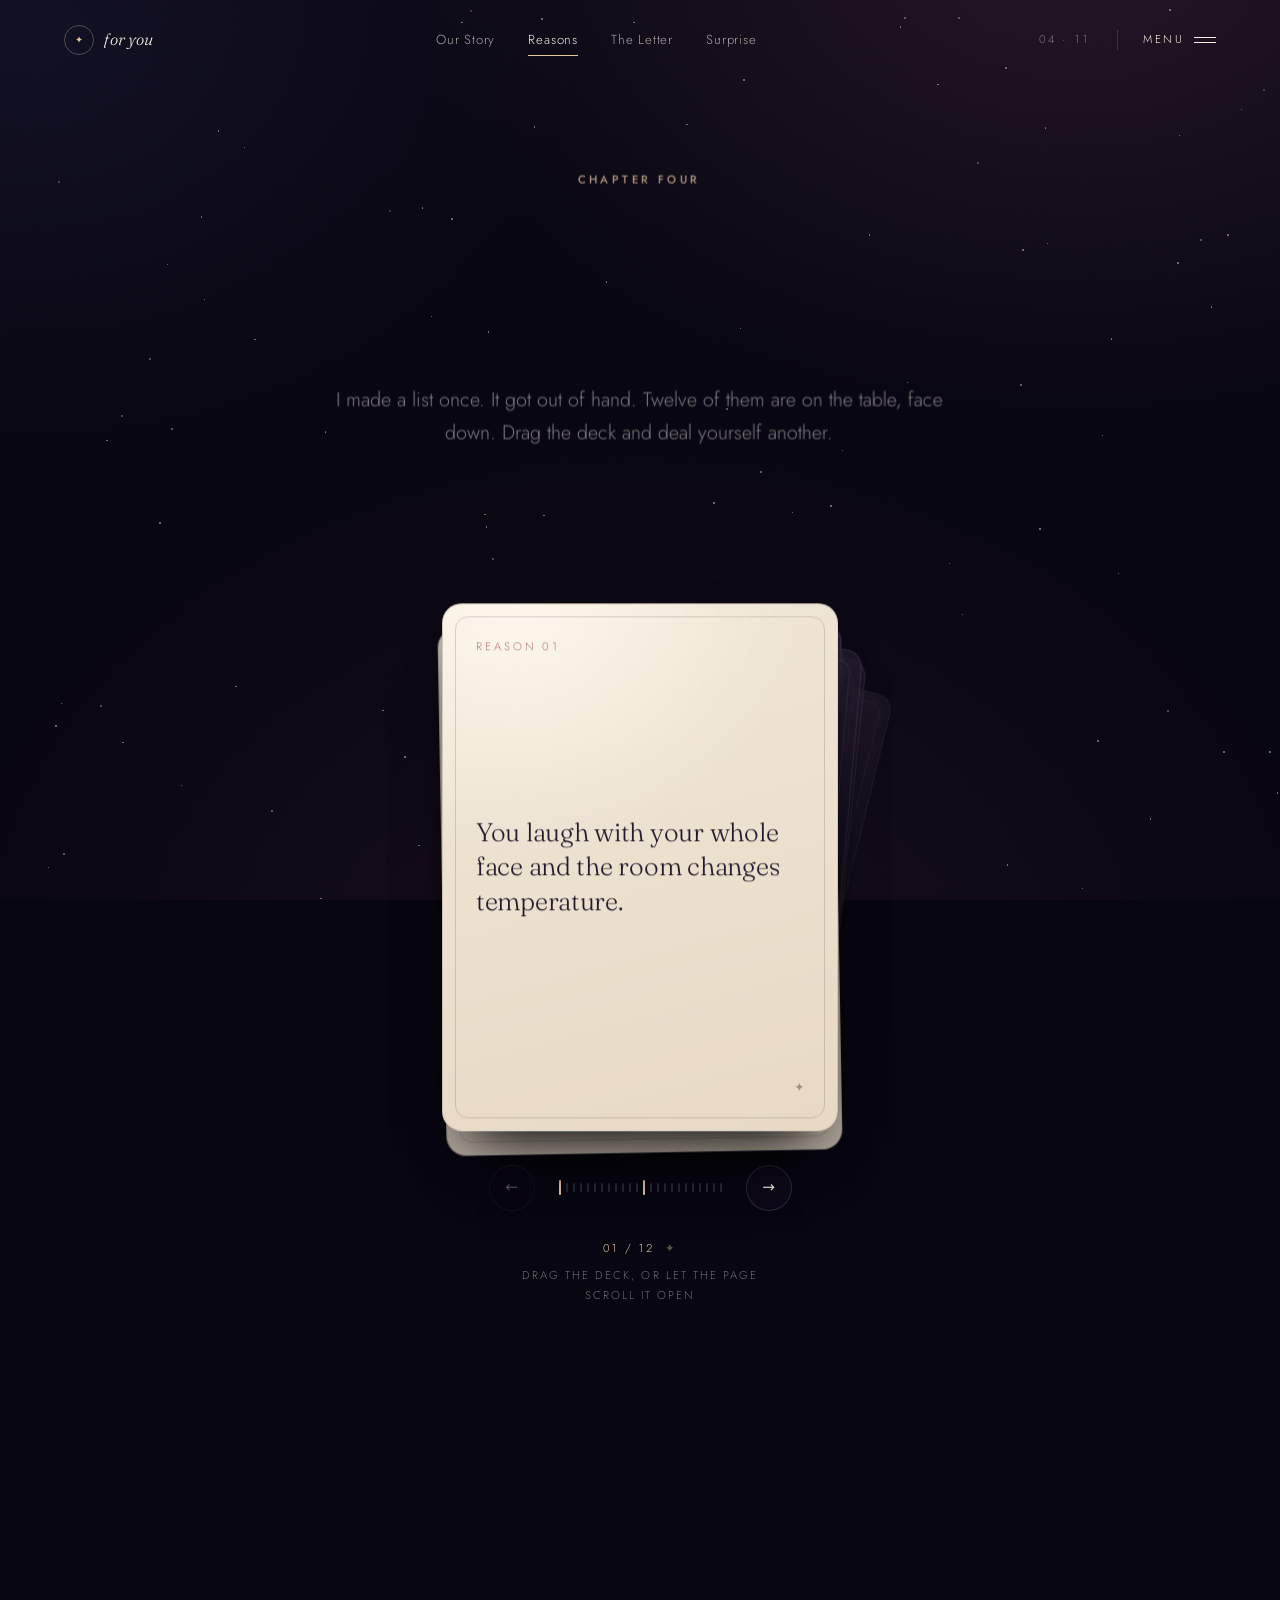
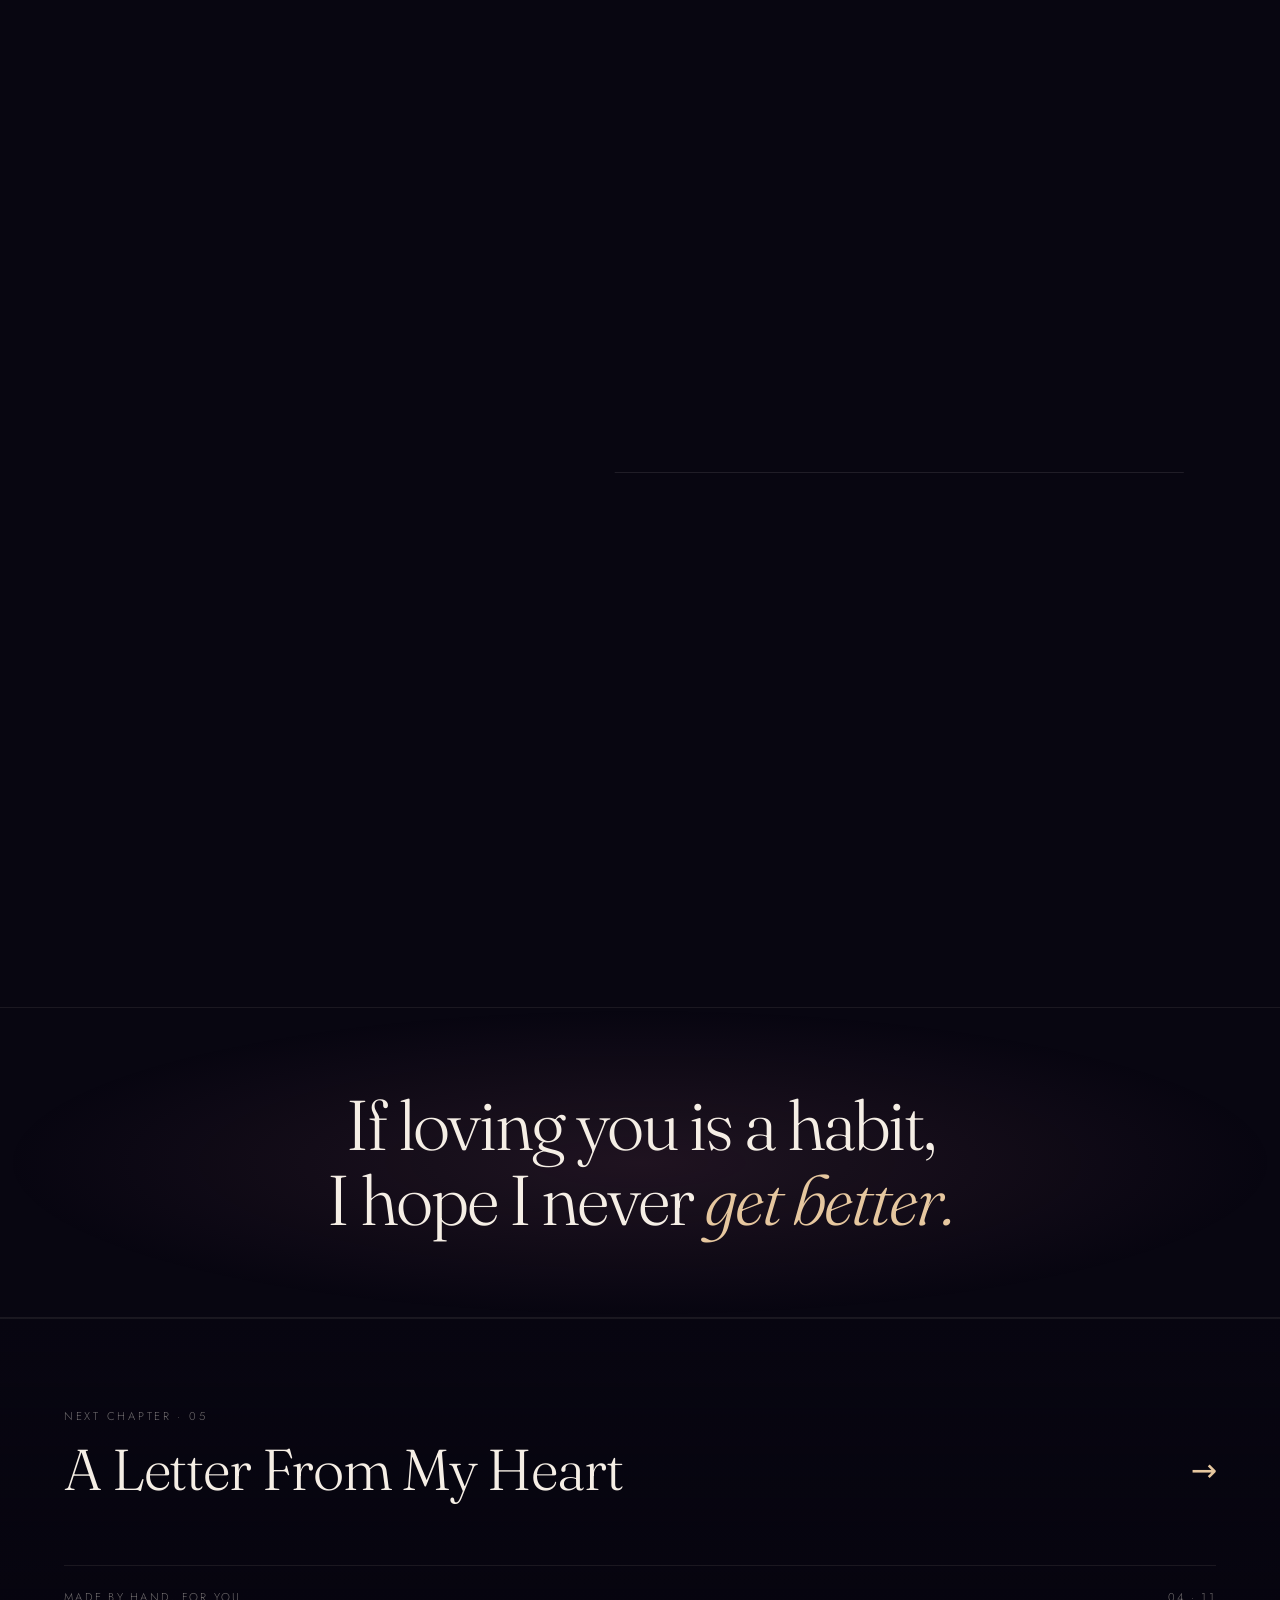
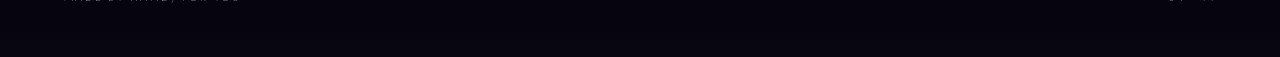
==== __deckdom2.html @ 0c1b1660 "Add files via upload" ====
<!DOCTYPE html>
<html lang="en" class="lenis has-lamp is-ready" style="scroll-behavior: auto;"><head>
<meta charset="utf-8">
<meta name="viewport" content="width=device-width, initial-scale=1, viewport-fit=cover">
<title>Reasons I Love You · November 4</title>
<meta name="description" content="Twelve of a thousand reasons. Drag the deck and deal yourself another. Chapter four.">
<meta name="theme-color" content="#080611">
<script src="js/gate.js"></script>
<link rel="icon" href="data:image/svg+xml,%3Csvg xmlns='http://www.w3.org/2000/svg' viewBox='0 0 32 32'%3E%3Ctext y='25' x='4' font-size='24' fill='%23e6c79f'%3E%E2%99%A5%3C/text%3E%3C/svg%3E">
<link rel="preconnect" href="https://fonts.googleapis.com">
<link rel="preconnect" href="https://fonts.gstatic.com" crossorigin="">
<link href="https://fonts.googleapis.com/css2?family=Fraunces:ital,opsz,wght@0,9..144,300..700;1,9..144,300..700&amp;family=Jost:wght@300;400;500&amp;display=swap" rel="stylesheet">
<link rel="stylesheet" href="css/tokens.css">
<link rel="stylesheet" href="css/base.css">
<link rel="stylesheet" href="css/components.css">
<link rel="stylesheet" href="css/pages.css">
<link rel="stylesheet" href="css/deck.css">
</head>
<body data-page="reasons" style="">

<a class="skip" href="#main">Skip to the content</a>

<div class="veil" aria-hidden="true"><span class="veil-mark">✦</span></div>
<div class="grain" aria-hidden="true"></div>
<div class="stardust" data-stardust="" aria-hidden="true"><span class="dust dust--gold" style="left: 13.35%; top: 47.53%; --twinkle-dur: 4.2s; --twinkle-delay: 3.6s; opacity: 0.52;"></span><span class="dust" style="left: 64.86%; top: 56.12%; --twinkle-dur: 7.9s; --twinkle-delay: 5.0s;"></span><span class="dust dust--gold" style="left: 79.68%; top: 42.71%; --twinkle-dur: 3.6s; --twinkle-delay: 5.2s; opacity: 0.59;"></span><span class="dust" style="left: 99.74%; top: 88.02%; --twinkle-dur: 7.5s; --twinkle-delay: 3.9s;"></span><span class="dust dust--gold" style="left: 9.44%; top: 46.1%; --twinkle-dur: 6.4s; --twinkle-delay: 0.8s; opacity: 0.44;"></span><span class="dust dust--gold" style="left: 4.51%; top: 20.06%; --twinkle-dur: 8.2s; --twinkle-delay: 0.1s; opacity: 0.39;"></span><span class="dust dust--gold" style="left: 36.72%; top: 1.1%; --twinkle-dur: 8.2s; --twinkle-delay: 1.6s; opacity: 0.35;"></span><span class="dust" style="left: 36.03%; top: 2.43%; --twinkle-dur: 4.7s; --twinkle-delay: 0.3s;"></span><span class="dust" style="left: 75.14%; top: 68.22%; --twinkle-dur: 4.5s; --twinkle-delay: 2.2s;"></span><span class="dust" style="left: 84.52%; top: 98.65%; --twinkle-dur: 5.3s; --twinkle-delay: 4.2s;"></span><span class="dust dust--gold" style="left: 79.83%; top: 27.7%; --twinkle-dur: 5.6s; --twinkle-delay: 2.6s; opacity: 0.64;"></span><span class="dust" style="left: 81.61%; top: 14.14%; --twinkle-dur: 6.8s; --twinkle-delay: 4.2s;"></span><span class="dust dust--gold" style="left: 56.74%; top: 45.28%; --twinkle-dur: 3.8s; --twinkle-delay: 1.8s; opacity: 0.54;"></span><span class="dust dust--gold" style="left: 59.38%; top: 52.38%; --twinkle-dur: 4.5s; --twinkle-delay: 2.9s; opacity: 0.56;"></span><span class="dust" style="left: 70.28%; top: 2.93%; --twinkle-dur: 6.0s; --twinkle-delay: 5.9s;"></span><span class="dust dust--gold" style="left: 21.17%; top: 90.04%; --twinkle-dur: 6.1s; --twinkle-delay: 2.1s; opacity: 0.51;"></span><span class="dust dust--gold" style="left: 38.42%; top: 61.97%; --twinkle-dur: 7.4s; --twinkle-delay: 5.9s; opacity: 0.42;"></span><span class="dust dust--gold" style="left: 98.71%; top: 9.94%; --twinkle-dur: 5.8s; --twinkle-delay: 3.3s; opacity: 0.29;"></span><span class="dust dust--gold" style="left: 93.72%; top: 26.51%; --twinkle-dur: 4.5s; --twinkle-delay: 4.1s; opacity: 0.45;"></span><span class="dust dust--gold" style="left: 74.84%; top: 1.84%; --twinkle-dur: 6.9s; --twinkle-delay: 2.6s; opacity: 0.48;"></span><span class="dust" style="left: 19.03%; top: 16.3%; --twinkle-dur: 5.8s; --twinkle-delay: 4.8s;"></span><span class="dust dust--gold" style="left: 76.32%; top: 18.02%; --twinkle-dur: 4.3s; --twinkle-delay: 3.2s; opacity: 0.43;"></span><span class="dust" style="left: 54.09%; top: 96.76%; --twinkle-dur: 4.4s; --twinkle-delay: 5.1s;"></span><span class="dust" style="left: 4.3%; top: 80.56%; --twinkle-dur: 7.2s; --twinkle-delay: 5.6s;"></span><span class="dust dust--gold" style="left: 4.92%; top: 94.74%; --twinkle-dur: 4.5s; --twinkle-delay: 2.2s; opacity: 0.53;"></span><span class="dust" style="left: 52.22%; top: 74.99%; --twinkle-dur: 3.8s; --twinkle-delay: 4.3s;"></span><span class="dust" style="left: 32.95%; top: 23%; --twinkle-dur: 4.1s; --twinkle-delay: 5.2s;"></span><span class="dust" style="left: 45.24%; top: 81.97%; --twinkle-dur: 4.1s; --twinkle-delay: 2.0s;"></span><span class="dust" style="left: 17.01%; top: 14.47%; --twinkle-dur: 4.6s; --twinkle-delay: 2.1s;"></span><span class="dust" style="left: 29.85%; top: 78.84%; --twinkle-dur: 5.6s; --twinkle-delay: 0.8s;"></span><span class="dust" style="left: 57.81%; top: 36.43%; --twinkle-dur: 6.7s; --twinkle-delay: 5.5s;"></span><span class="dust" style="left: 87.31%; top: 63.66%; --twinkle-dur: 3.9s; --twinkle-delay: 5.9s;"></span><span class="dust dust--gold" style="left: 11.66%; top: 39.77%; --twinkle-dur: 6.9s; --twinkle-delay: 6.0s; opacity: 0.47;"></span><span class="dust dust--gold" style="left: 70.64%; top: 1.91%; --twinkle-dur: 6.2s; --twinkle-delay: 3.4s; opacity: 0.52;"></span><span class="dust" style="left: 55.47%; top: 68.2%; --twinkle-dur: 3.7s; --twinkle-delay: 2.5s;"></span><span class="dust" style="left: 81.21%; top: 58.72%; --twinkle-dur: 8.4s; --twinkle-delay: 2.6s;"></span></div>
<div class="lamp" data-lamp="" aria-hidden="true" style="translate: none; rotate: none; scale: none; transform: translate(-50%, -50%) translate(-239.25px, -239.25px);"></div>

<header class="nav" data-nav="">
  <a class="brand" href="index.html" aria-label="For you, back to the beginning">
    <span class="brand-mark" aria-hidden="true">✦</span>
    <span class="brand-name">for you</span>
  </a>
  <nav class="nav-links" aria-label="Chapters">
    <a href="story.html">Our Story</a>
    <a href="reasons.html" aria-current="page">Reasons</a>
    <a href="letter.html">The Letter</a>
    <a href="surprise.html">Surprise</a>
  </nav>
  <div class="nav-right">
    <span class="nav-date" aria-hidden="true">04 · 11</span>
    <button class="menu-btn" type="button" data-menu-open="" aria-expanded="false" aria-controls="menu">
      <span class="menu-btn-text">Menu</span>
      <span class="menu-btn-icon" aria-hidden="true"><i></i><i></i></span>
    </button>
  </div>
</header>

<div class="progress" aria-hidden="true"><span data-progress="" style="transform: scaleX(0);"></span></div>

<div class="menu" id="menu" hidden="">
  <div class="menu-inner">
    <div class="menu-head">
      <span class="eyebrow">Seven chapters</span>
      <button class="menu-close" type="button" data-menu-close="" aria-label="Close the menu">Close</button>
    </div>
    <nav class="menu-list" aria-label="All chapters">
      <a href="index.html"><span class="menu-num">01</span><span class="menu-title">The Invitation</span></a>
      <a href="celebration.html"><span class="menu-num">02</span><span class="menu-title">Make a Wish</span></a>
      <a href="story.html"><span class="menu-num">03</span><span class="menu-title">Our Story</span></a>
      <a href="reasons.html" aria-current="page"><span class="menu-num">04</span><span class="menu-title">Reasons I Love You</span></a>
      <a href="letter.html"><span class="menu-num">05</span><span class="menu-title">A Letter</span></a>
      <a href="surprise.html"><span class="menu-num">06</span><span class="menu-title">A Surprise</span></a>
      <a href="wish.html"><span class="menu-num">07</span><span class="menu-title">The Last Page</span></a>
    </nav>
    <div class="menu-foot">
      <p>Made by hand. For you.</p>
      <p class="menu-date">November 4</p>
    </div>
  </div>
</div>

<main id="main">

  <header class="page-hero page-hero--center">
    <div class="wrap">
      <p class="eyebrow" data-reveal="" data-revealed="1" style="translate: none; rotate: none; scale: none; opacity: 0.7466; transform: translate3d(0px, 6.5875px, 0px);">Chapter four</p>
      <h1 class="page-title">
        <span class="line"><span class="line-in" data-hero-line="" style="translate: none; rotate: none; scale: none; transform: translate(0%, 118%);">Reasons I love you,</span></span>
        <span class="line"><span class="line-in" data-hero-line="" style="translate: none; rotate: none; scale: none; transform: translate(0%, 118%);"><em>one at a time.</em></span></span>
      </h1>
      <p class="page-lede" data-reveal="" data-revealed="1" style="translate: none; rotate: none; scale: none; opacity: 0.7466; transform: translate3d(0px, 6.5875px, 0px);">
        I made a list once. It got out of hand. Twelve of them are on the table,
        face down. Drag the deck and deal yourself another.
      </p>
    </div>
  </header>

  <section class="deck-section" data-deck-section="" aria-labelledby="deck-heading">
    <h2 class="sr-only" id="deck-heading">A deck of reasons</h2>
    <div class="wrap deck-wrap">
      <div class="deck-stage" style="translate: none; rotate: none; scale: none; transform: translate3d(0px, 13.2725px, 0px);">
        <div class="deck-glow" aria-hidden="true"></div>

        <div class="deck" data-deck="" tabindex="0" role="group" aria-roledescription="deck of cards" aria-label="Reason 1 of 12. You laugh with your whole face and the room changes temperature. Drag, swipe, or use the arrow keys for the next one.">
          <!-- the twelve cards are built from js/config.js -->
        <article class="deck-card is-front" style="transform: translate3d(0px, 0px, 0px) rotate(0deg) scale(1); opacity: 1; z-index: 60;"><div class="deck-card__shell" style="translate: none; rotate: none; scale: none; opacity: 0.7466; transform: translate(0%, 4.0538%) translate3d(0px, 0px, 0px) rotate(-1.0135deg);"><div class="deck-card__cover" aria-hidden="true"><span class="deck-card__num">01</span><span class="deck-card__glyph">✦</span><span class="deck-card__seal">a reason</span></div><div class="deck-card__note"><span class="deck-card__index">reason 01</span><p class="deck-card__text">You laugh with your whole face and the room changes temperature.</p><span class="deck-card__flourish" aria-hidden="true">✦</span></div></div></article><article class="deck-card" aria-hidden="true" style="transform: translate3d(16.09px, -11.8px, -34px) rotate(3.79deg) scale(0.97); opacity: 1; z-index: 54;"><div class="deck-card__shell" style="translate: none; rotate: none; scale: none; opacity: 0.6533; transform: translate(0%, 5.548%) translate3d(0px, 0px, 0px) rotate(1.387deg);"><div class="deck-card__cover" aria-hidden="true"><span class="deck-card__num">02</span><span class="deck-card__glyph">✦</span><span class="deck-card__seal">a reason</span></div><div class="deck-card__note"><span class="deck-card__index">reason 02</span><p class="deck-card__text">You remember the small things. The tea I like. The song I stopped listening to.</p><span class="deck-card__flourish" aria-hidden="true">✦</span></div></div></article><article class="deck-card" aria-hidden="true" style="transform: translate3d(32.18px, -23.6px, -68px) rotate(7.59deg) scale(0.94); opacity: 1; z-index: 48;"><div class="deck-card__shell" style="translate: none; rotate: none; scale: none; opacity: 0.5362; transform: translate(0%, 7.4215%) translate3d(0px, 0px, 0px) rotate(-1.8554deg);"><div class="deck-card__cover" aria-hidden="true"><span class="deck-card__num">03</span><span class="deck-card__glyph">✦</span><span class="deck-card__seal">a reason</span></div><div class="deck-card__note"><span class="deck-card__index">reason 03</span><p class="deck-card__text">You are brave in ways you never give yourself credit for.</p><span class="deck-card__flourish" aria-hidden="true">✦</span></div></div></article><article class="deck-card" aria-hidden="true" style="transform: translate3d(48.28px, -35.4px, -102px) rotate(11.38deg) scale(0.91); opacity: 1; z-index: 42;"><div class="deck-card__shell" style="translate: none; rotate: none; scale: none; opacity: 0.3917; transform: translate(0%, 9.7336%) translate3d(0px, 0px, 0px) rotate(2.4334deg);"><div class="deck-card__cover" aria-hidden="true"><span class="deck-card__num">04</span><span class="deck-card__glyph">✦</span><span class="deck-card__seal">a reason</span></div><div class="deck-card__note"><span class="deck-card__index">reason 04</span><p class="deck-card__text">You make ordinary Tuesdays feel like they matter.</p><span class="deck-card__flourish" aria-hidden="true">✦</span></div></div></article><article class="deck-card" aria-hidden="true" style="transform: translate3d(64.37px, -47.2px, -136px) rotate(15.17deg) scale(0.88); opacity: 0.4; z-index: 36;"><div class="deck-card__shell" style="translate: none; rotate: none; scale: none; opacity: 0.2157; transform: translate(0%, 12.548%) translate3d(0px, 0px, 0px) rotate(-3.137deg);"><div class="deck-card__cover" aria-hidden="true"><span class="deck-card__num">05</span><span class="deck-card__glyph">✦</span><span class="deck-card__seal">a reason</span></div><div class="deck-card__note"><span class="deck-card__index">reason 05</span><p class="deck-card__text">The way you say my name when you are half asleep.</p><span class="deck-card__flourish" aria-hidden="true">✦</span></div></div></article><article class="deck-card" aria-hidden="true" style="transform: translate3d(80.46px, -59px, -170px) rotate(18.96deg) scale(0.85); opacity: 0; z-index: 30;"><div class="deck-card__shell" style="translate: none; rotate: none; scale: none; opacity: 0.0042; transform: translate(0%, 15.9327%) translate3d(0px, 0px, 0px) rotate(3.9832deg);"><div class="deck-card__cover" aria-hidden="true"><span class="deck-card__num">06</span><span class="deck-card__glyph">✦</span><span class="deck-card__seal">a reason</span></div><div class="deck-card__note"><span class="deck-card__index">reason 06</span><p class="deck-card__text">You argue for me even on the days I forget to argue for myself.</p><span class="deck-card__flourish" aria-hidden="true">✦</span></div></div></article><article class="deck-card" aria-hidden="true" style="transform: translate3d(96.55px, -70.8px, -204px) rotate(22.76deg) scale(0.82); opacity: 0; z-index: 24;"><div class="deck-card__shell" style="translate: none; rotate: none; scale: none; opacity: 0; transform: translate(0%, 16%) rotate(-4deg);"><div class="deck-card__cover" aria-hidden="true"><span class="deck-card__num">07</span><span class="deck-card__glyph">✦</span><span class="deck-card__seal">a reason</span></div><div class="deck-card__note"><span class="deck-card__index">reason 07</span><p class="deck-card__text">You send me things at two in the morning because they reminded you of us.</p><span class="deck-card__flourish" aria-hidden="true">✦</span></div></div></article><article class="deck-card" aria-hidden="true" style="transform: translate3d(96.55px, -70.8px, -204px) rotate(22.76deg) scale(0.82); opacity: 0; z-index: 18;"><div class="deck-card__shell" style="translate: none; rotate: none; scale: none; opacity: 0; transform: translate(0%, 16%) rotate(4deg);"><div class="deck-card__cover" aria-hidden="true"><span class="deck-card__num">08</span><span class="deck-card__glyph">✦</span><span class="deck-card__seal">a reason</span></div><div class="deck-card__note"><span class="deck-card__index">reason 08</span><p class="deck-card__text">You are gentle with people who can do nothing for you.</p><span class="deck-card__flourish" aria-hidden="true">✦</span></div></div></article><article class="deck-card" aria-hidden="true" style="transform: translate3d(96.55px, -70.8px, -204px) rotate(22.76deg) scale(0.82); opacity: 0; z-index: 12;"><div class="deck-card__shell" style="translate: none; rotate: none; scale: none; opacity: 0; transform: translate(0%, 16%) rotate(-4deg);"><div class="deck-card__cover" aria-hidden="true"><span class="deck-card__num">09</span><span class="deck-card__glyph">✦</span><span class="deck-card__seal">a reason</span></div><div class="deck-card__note"><span class="deck-card__index">reason 09</span><p class="deck-card__text">Your hand finds mine in a crowd without looking.</p><span class="deck-card__flourish" aria-hidden="true">✦</span></div></div></article><article class="deck-card" aria-hidden="true" style="transform: translate3d(96.55px, -70.8px, -204px) rotate(22.76deg) scale(0.82); opacity: 0; z-index: 6;"><div class="deck-card__shell" style="translate: none; rotate: none; scale: none; opacity: 0; transform: translate(0%, 16%) rotate(4deg);"><div class="deck-card__cover" aria-hidden="true"><span class="deck-card__num">10</span><span class="deck-card__glyph">✦</span><span class="deck-card__seal">a reason</span></div><div class="deck-card__note"><span class="deck-card__index">reason 10</span><p class="deck-card__text">You forgive me faster than I deserve.</p><span class="deck-card__flourish" aria-hidden="true">✦</span></div></div></article><article class="deck-card" aria-hidden="true" style="transform: translate3d(96.55px, -70.8px, -204px) rotate(22.76deg) scale(0.82); opacity: 0; z-index: 0;"><div class="deck-card__shell" style="translate: none; rotate: none; scale: none; opacity: 0; transform: translate(0%, 16%) rotate(-4deg);"><div class="deck-card__cover" aria-hidden="true"><span class="deck-card__num">11</span><span class="deck-card__glyph">✦</span><span class="deck-card__seal">a reason</span></div><div class="deck-card__note"><span class="deck-card__index">reason 11</span><p class="deck-card__text">You are the only person I never get tired of telling my day to.</p><span class="deck-card__flourish" aria-hidden="true">✦</span></div></div></article><article class="deck-card" aria-hidden="true" style="transform: translate3d(96.55px, -70.8px, -204px) rotate(22.76deg) scale(0.82); opacity: 0; z-index: -6;"><div class="deck-card__shell" style="translate: none; rotate: none; scale: none; opacity: 0; transform: translate(0%, 16%) rotate(4deg);"><div class="deck-card__cover" aria-hidden="true"><span class="deck-card__num">12</span><span class="deck-card__glyph">✦</span><span class="deck-card__seal">a reason</span></div><div class="deck-card__note"><span class="deck-card__index">reason 12</span><p class="deck-card__text">Because loving you is the easiest thing I have ever done, and the one I am proudest of.</p><span class="deck-card__flourish" aria-hidden="true">✦</span></div></div></article></div>
      </div>

      <noscript>
        <p class="deck-fallback">The deck itself needs JavaScript. The twelve reasons are still true either way.</p>
      </noscript>

      <p class="deck-live sr-only" aria-live="polite" data-deck-live=""></p>

      <div class="deck-controls">
        <button class="deck-step" type="button" data-deck-prev="" aria-label="The reason before this one" disabled="">
          <span aria-hidden="true">←</span>
        </button>
        <div class="deck-meter" data-deck-meter="" aria-hidden="true"><span class="is-on"></span><span></span><span></span><span></span><span></span><span></span><span></span><span></span><span></span><span></span><span></span><span></span></div>
        <button class="deck-step" type="button" data-deck-next="" aria-label="The next reason">
          <span aria-hidden="true">→</span>
        </button>
      </div>

      <p class="deck-hint">
        <span data-deck-count="">01 / 12</span>
        <span class="deck-hint-dot" aria-hidden="true">✦</span>
        <span>Drag the deck, or let the page scroll it open</span>
      </p>
    </div>
  </section>

  <section class="section small-things">
    <div class="wrap small-grid">
      <div>
        <p class="eyebrow" data-reveal="" data-revealed="1" style="translate: none; rotate: none; scale: none; opacity: 0; transform: translate(0px, 26px);">The small ones</p>
        <h2 class="sec-title" data-reveal="" data-revealed="1" style="translate: none; rotate: none; scale: none; opacity: 0; transform: translate(0px, 26px);">The things too small <em>to be a whole reason.</em></h2>
      </div>
      <ul class="small-list">
        <li data-reveal="" data-revealed="1" style="translate: none; rotate: none; scale: none; opacity: 0; transform: translate(0px, 26px);"><span class="small-num">01</span><span>You save me the last bite without announcing it.</span></li>
        <li data-reveal="" data-revealed="1" style="translate: none; rotate: none; scale: none; opacity: 0; transform: translate(0px, 26px);"><span class="small-num">02</span><span>You steal my hoodie and then deny the theft convincingly.</span></li>
        <li data-reveal="" data-revealed="1" style="translate: none; rotate: none; scale: none; opacity: 0; transform: translate(0px, 26px);"><span class="small-num">03</span><span>Your hair in the morning, entirely unbothered by physics.</span></li>
        <li data-reveal="" data-revealed="1" style="translate: none; rotate: none; scale: none; opacity: 0; transform: translate(0px, 26px);"><span class="small-num">04</span><span>You send me a song with no context and it is always right.</span></li>
        <li data-reveal="" data-revealed="1" style="translate: none; rotate: none; scale: none; opacity: 0; transform: translate(0px, 26px);"><span class="small-num">05</span><span>The way you say "come here" when you can tell I am spiralling.</span></li>
        <li data-reveal="" data-revealed="1" style="translate: none; rotate: none; scale: none; opacity: 0; transform: translate(0px, 26px);"><span class="small-num">06</span><span>You get excited about weather. Weather. I find it adorable.</span></li>
        <li data-reveal="" data-revealed="1" style="translate: none; rotate: none; scale: none; opacity: 0; transform: translate(0px, 26px);"><span class="small-num">07</span><span>You remember the version of a story I told once, badly, at 3 a.m.</span></li>
        <li data-reveal="" data-revealed="1" style="translate: none; rotate: none; scale: none; opacity: 0; transform: translate(0px, 26px);"><span class="small-num">08</span><span>You leave your cup in exactly the same place every morning.</span></li>
      </ul>
    </div>
  </section>

  <section class="quote-band quote-band--short" aria-label="One more reason">
    <p class="quote-text" data-parallax-quote="">
      If loving you is a habit,<br>
      I hope I never <em>get better.</em>
    </p>
  </section>

</main>

<footer class="site-foot">
  <nav class="next-chapter" aria-label="Next chapter">
    <a href="letter.html">
      <span class="next-kicker">Next chapter · 05</span>
      <span class="next-title">A Letter From My Heart <span class="next-arrow" aria-hidden="true">→</span></span>
    </a>
  </nav>
  <div class="foot-meta">
    <span>Made by hand, for you</span>
    <span>04 · 11</span>
  </div>
</footer>

<noscript><style>.veil{display:none}</style></noscript>

<script src="vendor/gsap.min.js" defer=""></script>
<script src="vendor/ScrollTrigger.min.js" defer=""></script>
<script src="vendor/lenis.min.js" defer=""></script>
<script src="js/config.js" defer=""></script>
<script src="js/core.js" defer=""></script>
<script src="js/deck.js" defer=""></script>
<script src="js/pages.js" defer=""></script>
<script src="js/main.js" defer=""></script>

<pre id="__t"></pre>
<script>
(function () {
  var log = [];
  function say(k, v) {
    log.push(k + ": " + v);
    document.getElementById("__t").textContent = log.join("
");
  }
  window.addEventListener("load", function () {
    setTimeout(function () {
      var deck = document.querySelector("[data-deck]");
      var cards = document.querySelectorAll(".deck-card");
      var count = document.querySelector("[data-deck-count]");
      say("scrollY", window.scrollY);
      say("lenis", window.App && App.lenis ? "present" : "absent");
      say("count", count.textContent.trim());
      say("card2 start", cards[2].style.transform);
      say("stage start", deck.parentNode.style.transform);

      var sent = 0;
      var iv = setInterval(function () {
        window.dispatchEvent(new WheelEvent("wheel", { deltaY: 260, bubbles: true, cancelable: true }));
        sent += 260;
        if (sent >= 1100) {
          clearInterval(iv);
          setTimeout(report, 1500);
        }
      }, 130);

      function report() {
        say("scrollY after wheel", Math.round(window.scrollY));
        say("card2 after", cards[2].style.transform);
        say("stage after", deck.parentNode.style.transform);
        say("count after", count.textContent.trim());
        say("front after", document.querySelectorAll(".deck-card.is-front").length);

        // and the deck still drags after the page has scrolled
        var stage = deck.parentNode;
        var r = stage.getBoundingClientRect();
        function fire(type, x, y) {
          stage.dispatchEvent(new PointerEvent(type, {
            bubbles: true, cancelable: true, clientX: x, clientY: y,
            pointerId: 3, pointerType: "touch", isPrimary: true
          }));
        }
        var cx = r.left + r.width / 2, cy = r.top + 120;
        fire("pointerdown", cx, cy);
        fire("pointermove", cx - 40, cy);
        fire("pointermove", cx - 130, cy);
        fire("pointerup", cx - 130, cy);
        setTimeout(function () {
          say("count after post-scroll swipe", count.textContent.trim());
          say("DONE", "true");
        }, 1400);
      }
    }, 1600);
  });
})();
</script>


</body></html>
---- css/tokens.css ----
/* =========================================================
   Tokens
   One palette: ink night, champagne gold, dusty rose, ivory.
   One type pairing: Fraunces (display) + Jost (interface).
   ========================================================= */

:root {
  /* palette */
  --ink: #080611;
  --ink-2: #0c0918;
  --plum: #150e24;
  --ivory: #f5eee5;
  --ivory-dim: rgba(245, 238, 229, 0.68);
  --ivory-faint: rgba(245, 238, 229, 0.44);
  --gold: #e6c79f;
  --gold-bright: #f7e4c6;
  --gold-deep: #b78d5e;
  --rose: #e3a6a9;
  --rose-deep: #b3747f;
  --line: rgba(245, 238, 229, 0.14);
  --line-soft: rgba(245, 238, 229, 0.08);
  --line-strong: rgba(245, 238, 229, 0.26);

  /* paper (the letter page) */
  --paper: #f1e7d8;
  --paper-2: #e7d9c5;
  --paper-ink: #241a2b;
  --paper-muted: rgba(36, 26, 43, 0.68);

  /* type */
  --font-display: "Fraunces", "Iowan Old Style", "Palatino Linotype", Georgia, serif;
  --font-body: "Jost", "Avenir Next", "Segoe UI", system-ui, sans-serif;

  --t-hero: clamp(3.1rem, 10.2vw, 8.8rem);
  --t-title: clamp(2.45rem, 6.6vw, 5.2rem);
  --t-h2: clamp(1.85rem, 4.1vw, 3.2rem);
  --t-h3: clamp(1.28rem, 2vw, 1.7rem);
  --t-lede: clamp(1.02rem, 1.15vw + 0.72rem, 1.24rem);
  --t-body: clamp(0.98rem, 0.42vw + 0.86rem, 1.08rem);
  --t-small: clamp(0.79rem, 0.28vw + 0.72rem, 0.87rem);
  --t-label: clamp(0.63rem, 0.2vw + 0.57rem, 0.71rem);

  /* space */
  --sp-1: 0.5rem;
  --sp-2: 0.875rem;
  --sp-3: 1.5rem;
  --sp-4: 2.5rem;
  --sp-5: 4rem;
  --sp-6: 6.5rem;
  --sp-7: 9rem;

  --gutter: clamp(1.25rem, 5vw, 5rem);
  --max: 1200px;
  --nav-h: 76px;

  /* motion */
  --ease-out: cubic-bezier(0.16, 1, 0.3, 1);
  --ease-in-out: cubic-bezier(0.65, 0, 0.35, 1);
  --ease-soft: cubic-bezier(0.33, 1, 0.68, 1);
}
---- css/base.css ----
/* =========================================================
   Base: reset, atmosphere, typography, layout primitives
   ========================================================= */

*,
*::before,
*::after {
  box-sizing: border-box;
}

html {
  -webkit-text-size-adjust: 100%;
  scroll-behavior: smooth;
  background: var(--ink);
}

@media (prefers-reduced-motion: reduce) {
  html {
    scroll-behavior: auto;
  }
}

body {
  margin: 0;
  min-height: 100vh;
  font-family: var(--font-body);
  font-size: var(--t-body);
  font-weight: 300;
  line-height: 1.7;
  color: var(--ivory);
  background: transparent;
  overflow-x: clip;
  -webkit-font-smoothing: antialiased;
  -moz-osx-font-smoothing: grayscale;
  text-rendering: optimizeLegibility;
}

/* the night sky behind everything */
body::before {
  content: "";
  position: fixed;
  inset: 0;
  z-index: -1;
  pointer-events: none;
  background:
    radial-gradient(1100px 780px at 84% -6%, rgba(126, 74, 96, 0.22), transparent 62%),
    radial-gradient(920px 720px at 2% 4%, rgba(54, 64, 104, 0.18), transparent 60%),
    radial-gradient(1200px 900px at 50% 112%, rgba(120, 72, 90, 0.16), transparent 66%),
    linear-gradient(180deg, #0a0714 0%, var(--ink) 55%, #070510 100%);
}

img,
svg,
canvas {
  display: block;
  max-width: 100%;
}

button,
input,
textarea,
select {
  font: inherit;
  color: inherit;
}

button {
  background: none;
  border: 0;
  padding: 0;
  cursor: pointer;
  -webkit-tap-highlight-color: transparent;
}

a {
  color: inherit;
  text-decoration: none;
  -webkit-tap-highlight-color: transparent;
}

ul,
ol {
  margin: 0;
  padding: 0;
  list-style: none;
}

::selection {
  background: var(--gold);
  color: #1a1020;
}

:focus-visible {
  outline: 1px solid var(--gold);
  outline-offset: 4px;
  border-radius: 2px;
}

[hidden] {
  display: none !important;
}

.skip {
  position: fixed;
  top: 0.75rem;
  left: 0.75rem;
  z-index: 210;
  padding: 0.7rem 1rem;
  background: var(--gold);
  color: #17101f;
  font-size: 0.78rem;
  letter-spacing: 0.12em;
  text-transform: uppercase;
  transform: translateY(-180%);
  transition: transform 0.3s var(--ease-out);
}

.skip:focus {
  transform: translateY(0);
}

.sr-only {
  position: absolute !important;
  width: 1px;
  height: 1px;
  padding: 0;
  margin: -1px;
  overflow: hidden;
  clip: rect(0, 0, 0, 0);
  white-space: nowrap;
  border: 0;
}

/* ---------- typography ---------- */

h1,
h2,
h3,
h4 {
  margin: 0;
  font-family: var(--font-display);
  font-weight: 400;
  font-optical-sizing: auto;
  line-height: 1.02;
  letter-spacing: -0.015em;
}

h1 em,
h2 em,
h3 em,
p em {
  font-style: italic;
}

h1 em,
h2 em,
h3 em {
  color: var(--gold);
}

p {
  margin: 0;
}

strong {
  font-weight: 500;
  color: var(--gold-bright);
}

.eyebrow {
  margin: 0;
  font-family: var(--font-body);
  font-size: var(--t-label);
  font-weight: 500;
  letter-spacing: 0.3em;
  line-height: 1.4;
  text-transform: uppercase;
  color: var(--gold);
}

.page-title {
  font-size: var(--t-title);
  line-height: 0.98;
  letter-spacing: -0.025em;
  max-width: 20ch;
}

.page-lede {
  max-width: 52ch;
  margin-top: clamp(1.4rem, 3vw, 2rem);
  font-size: var(--t-lede);
  line-height: 1.65;
  color: var(--ivory-dim);
}

.sec-title {
  font-size: var(--t-h2);
  line-height: 1.04;
}

.center {
  text-align: center;
}

.center .page-lede,
.center .page-title,
.center .sec-title {
  margin-inline: auto;
}

/* ---------- layout ---------- */

.wrap {
  width: 100%;
  max-width: var(--max);
  margin-inline: auto;
  padding-inline: var(--gutter);
}

.narrow {
  max-width: 800px;
}

.section {
  position: relative;
  z-index: 1;
  padding-block: clamp(4.5rem, 10vw, 8.5rem);
}

main {
  position: relative;
  z-index: 1;
}

/* masked line reveal. JS sets the initial offset so nothing hides without it. */
.line {
  display: block;
  overflow: hidden;
  padding-bottom: 0.09em;
  margin-bottom: -0.09em;
}

.line-in {
  display: block;
  transform-origin: 0% 100%;
}

/* ---------- atmosphere ---------- */

.grain {
  position: fixed;
  inset: -40%;
  z-index: 70;
  pointer-events: none;
  opacity: 0.05;
  mix-blend-mode: soft-light;
  background-image: url("data:image/svg+xml,%3Csvg xmlns='http://www.w3.org/2000/svg' width='240' height='240'%3E%3Cfilter id='n'%3E%3CfeTurbulence type='fractalNoise' baseFrequency='0.82' numOctaves='3' stitchTiles='stitch'/%3E%3C/filter%3E%3Crect width='240' height='240' filter='url(%23n)'/%3E%3C/svg%3E");
  animation: grain-drift 9s steps(5) infinite;
}

@keyframes grain-drift {
  0% { transform: translate3d(0, 0, 0); }
  20% { transform: translate3d(-2%, 1%, 0); }
  40% { transform: translate3d(1%, -2%, 0); }
  60% { transform: translate3d(-1%, 2%, 0); }
  80% { transform: translate3d(2%, 1%, 0); }
  100% { transform: translate3d(0, 0, 0); }
}

.stardust {
  position: fixed;
  inset: 0;
  z-index: 0;
  pointer-events: none;
  overflow: hidden;
}

.dust {
  position: absolute;
  width: 1.5px;
  height: 1.5px;
  border-radius: 50%;
  background: var(--ivory);
  opacity: 0.5;
  animation: twinkle var(--twinkle-dur, 5s) ease-in-out var(--twinkle-delay, 0s) infinite alternate;
}

.dust--gold {
  background: var(--gold);
  width: 2px;
  height: 2px;
}

@keyframes twinkle {
  from { opacity: 0.12; transform: scale(0.6); }
  to { opacity: 0.75; transform: scale(1); }
}

/* a warm lamp that follows the pointer, desktop only */
.lamp {
  position: fixed;
  top: 0;
  left: 0;
  z-index: 3;
  width: min(58vmax, 680px);
  aspect-ratio: 1;
  border-radius: 50%;
  pointer-events: none;
  opacity: 0;
  background: radial-gradient(
    circle,
    rgba(230, 199, 159, 0.11),
    rgba(227, 166, 169, 0.05) 42%,
    transparent 70%
  );
  transform: translate(-50%, -50%);
  transition: opacity 0.8s ease;
  will-change: transform;
}

html.has-lamp .lamp {
  opacity: 1;
}

@media (hover: none), (prefers-reduced-motion: reduce) {
  .lamp {
    display: none;
  }
}

/* ---------- scrollbar ---------- */

@supports (scrollbar-width: thin) {
  html {
    scrollbar-width: thin;
    scrollbar-color: rgba(230, 199, 159, 0.3) transparent;
  }
}

/* ---------- lenis ---------- */

html.lenis,
html.lenis body {
  height: auto;
}

.lenis.lenis-smooth {
  scroll-behavior: auto !important;
}

.lenis.lenis-smooth [data-lenis-prevent] {
  overscroll-behavior: contain;
}

.lenis.lenis-stopped {
  overflow: hidden;
}

/* ---------- reduced motion ---------- */

@media (prefers-reduced-motion: reduce) {
  *,
  *::before,
  *::after {
    animation-duration: 0.001ms !important;
    animation-iteration-count: 1 !important;
    transition-duration: 0.001ms !important;
  }

  .grain,
  .dust {
    animation: none;
  }
}
---- css/components.css ----
/* =========================================================
   Components: veil, nav, menu, buttons, chapters, marquee, footer
   ========================================================= */

/* ---------- page veil ---------- */

.veil {
  position: fixed;
  inset: 0;
  z-index: 100;
  display: grid;
  place-items: center;
  background:
    radial-gradient(800px 600px at 50% 45%, rgba(126, 74, 96, 0.18), transparent 65%),
    var(--ink);
  transform: translateY(0);
  transition:
    transform 0.85s var(--ease-out),
    visibility 0s linear 0.85s;
}

html.is-ready .veil {
  transform: translateY(-101%);
  visibility: hidden;
}

.veil.is-leaving {
  transform: translateY(0) !important;
  visibility: visible !important;
  transition: transform 0.62s var(--ease-in-out);
}

.veil-mark {
  font-size: 1.4rem;
  color: var(--gold);
  opacity: 0.8;
  animation: veil-pulse 2.2s ease-in-out infinite;
}

@keyframes veil-pulse {
  0%, 100% { opacity: 0.25; transform: scale(0.94); }
  50% { opacity: 0.9; transform: scale(1.06); }
}

/* ---------- nav ---------- */

.nav {
  position: fixed;
  inset: 0 0 auto 0;
  z-index: 80;
  display: flex;
  align-items: center;
  justify-content: space-between;
  gap: 2rem;
  padding: clamp(0.9rem, 2vw, 1.5rem) var(--gutter);
  transition: background-color 0.5s ease, border-color 0.5s ease, padding 0.4s ease;
  border-bottom: 1px solid transparent;
}

.nav.is-stuck {
  background: rgba(8, 6, 17, 0.72);
  -webkit-backdrop-filter: blur(12px);
  backdrop-filter: blur(12px);
  border-bottom-color: var(--line-soft);
  padding-block: 0.7rem;
}

.brand {
  display: inline-flex;
  align-items: center;
  gap: 0.65rem;
  color: var(--ivory);
}

.brand-mark {
  display: grid;
  place-items: center;
  width: 30px;
  height: 30px;
  border: 1px solid var(--line-strong);
  border-radius: 50%;
  font-size: 0.6rem;
  color: var(--gold);
  transition: transform 0.7s var(--ease-out), border-color 0.4s ease;
}

.brand:hover .brand-mark {
  transform: rotate(90deg);
  border-color: var(--gold);
}

.brand-name {
  font-family: var(--font-display);
  font-style: italic;
  font-size: 1.02rem;
  letter-spacing: 0.01em;
}

.nav-links {
  display: none;
  gap: clamp(1.4rem, 2.6vw, 2.4rem);
}

.nav-links a {
  position: relative;
  padding: 0.3rem 0;
  font-size: 0.82rem;
  letter-spacing: 0.06em;
  color: var(--ivory-dim);
  transition: color 0.4s ease;
}

.nav-links a::after {
  content: "";
  position: absolute;
  left: 0;
  bottom: 0;
  width: 100%;
  height: 1px;
  background: var(--gold);
  transform: scaleX(0);
  transform-origin: right;
  transition: transform 0.5s var(--ease-out);
}

.nav-links a:hover,
.nav-links a[aria-current="page"] {
  color: var(--ivory);
}

.nav-links a:hover::after,
.nav-links a[aria-current="page"]::after {
  transform: scaleX(1);
  transform-origin: left;
}

.nav-right {
  display: flex;
  align-items: center;
  gap: clamp(0.9rem, 2vw, 1.6rem);
}

.nav-date {
  display: none;
  font-size: var(--t-label);
  letter-spacing: 0.24em;
  color: var(--ivory-faint);
  font-variant-numeric: tabular-nums;
}

.menu-btn {
  display: inline-flex;
  align-items: center;
  gap: 0.6rem;
  padding: 0.35rem 0;
  color: var(--ivory);
  font-size: var(--t-label);
  letter-spacing: 0.22em;
  text-transform: uppercase;
}

.menu-btn-icon {
  display: grid;
  gap: 4px;
  width: 22px;
}

.menu-btn-icon i {
  display: block;
  height: 1px;
  background: currentColor;
  transform-origin: center;
  transition: transform 0.45s var(--ease-out);
}

.menu-btn:hover .menu-btn-icon i:first-child {
  transform: scaleX(0.65);
}

.menu-btn:hover .menu-btn-icon i:last-child {
  transform: translateX(3px);
}

@media (min-width: 1024px) {
  .nav-links {
    display: flex;
  }

  .nav-date {
    display: inline-block;
    padding-right: clamp(0.9rem, 2vw, 1.6rem);
    border-right: 1px solid var(--line);
  }
}

/* ---------- progress ---------- */

.progress {
  position: fixed;
  top: 0;
  left: 0;
  right: 0;
  height: 1px;
  z-index: 85;
  pointer-events: none;
}

.progress span {
  display: block;
  height: 100%;
  background: linear-gradient(90deg, var(--gold-deep), var(--gold) 55%, var(--rose));
  transform: scaleX(0);
  transform-origin: 0 50%;
}

/* ---------- menu overlay ---------- */

.menu {
  position: fixed;
  inset: 0;
  z-index: 90;
  display: flex;
  padding: clamp(1.2rem, 4vw, 2.6rem) var(--gutter);
  overflow-y: auto;
  overscroll-behavior: contain;
  opacity: 0;
  visibility: hidden;
  background:
    radial-gradient(1000px 700px at 84% -4%, rgba(126, 74, 96, 0.26), transparent 62%),
    radial-gradient(860px 700px at 6% 104%, rgba(58, 66, 110, 0.22), transparent 60%),
    var(--ink-2);
  transition: opacity 0.45s var(--ease-soft), visibility 0s linear 0.45s;
}

.menu.is-open {
  opacity: 1;
  visibility: visible;
  transition: opacity 0.45s var(--ease-soft);
}

.menu-inner {
  display: flex;
  flex-direction: column;
  justify-content: space-between;
  gap: clamp(2rem, 5vw, 3rem);
  width: 100%;
  max-width: var(--max);
  margin-inline: auto;
  min-height: min(640px, calc(100svh - 5rem));
}

.menu-head {
  display: flex;
  align-items: center;
  justify-content: space-between;
  padding-bottom: 1.2rem;
  border-bottom: 1px solid var(--line-soft);
}

.menu-close {
  font-size: var(--t-label);
  letter-spacing: 0.22em;
  text-transform: uppercase;
  color: var(--ivory-dim);
  padding: 0.4rem 0;
  transition: color 0.3s ease;
}

.menu-close:hover {
  color: var(--gold);
}

.menu-list {
  display: grid;
  gap: 0.2rem;
  margin-block: auto;
}

.menu-list a {
  display: flex;
  align-items: baseline;
  gap: clamp(1rem, 3vw, 2rem);
  padding: clamp(0.35rem, 1vw, 0.6rem) 0;
  border-bottom: 1px solid transparent;
  transition: border-color 0.4s ease, padding-left 0.45s var(--ease-out);
}

.menu-num {
  flex: 0 0 auto;
  width: 2rem;
  font-size: var(--t-label);
  letter-spacing: 0.16em;
  color: var(--gold);
  opacity: 0.65;
  font-variant-numeric: tabular-nums;
}

.menu-title {
  font-family: var(--font-display);
  font-size: clamp(1.7rem, 6vw, 3.1rem);
  line-height: 1.05;
  letter-spacing: -0.02em;
  color: var(--ivory-dim);
  transition: color 0.35s ease;
}

.menu-list a:hover,
.menu-list a:focus-visible {
  padding-left: 0.6rem;
  border-bottom-color: var(--line);
}

.menu-list a:hover .menu-title,
.menu-list a[aria-current="page"] .menu-title {
  color: var(--ivory);
}

.menu-list a[aria-current="page"] .menu-num {
  opacity: 1;
}

.menu-foot {
  display: flex;
  justify-content: space-between;
  gap: 1rem;
  padding-top: 1.2rem;
  border-top: 1px solid var(--line-soft);
  font-size: var(--t-label);
  letter-spacing: 0.2em;
  text-transform: uppercase;
  color: var(--ivory-faint);
}

.menu-date {
  color: var(--gold);
}

html.menu-open,
html.menu-open body {
  overflow: hidden;
}

/* ---------- buttons ---------- */

.btn {
  position: relative;
  isolation: isolate;
  display: inline-flex;
  align-items: center;
  gap: 0.9rem;
  padding: 1rem 1.6rem;
  border: 1px solid var(--line-strong);
  border-radius: 100px;
  overflow: hidden;
  font-size: var(--t-label);
  letter-spacing: 0.22em;
  text-transform: uppercase;
  color: var(--ivory);
  transition: color 0.45s ease, border-color 0.45s ease;
}

.btn::before {
  content: "";
  position: absolute;
  inset: 0;
  z-index: -1;
  background: var(--gold);
  transform: translateY(101%);
  transition: transform 0.55s var(--ease-out);
}

.btn:hover,
.btn:focus-visible {
  color: #221327;
  border-color: var(--gold);
}

.btn:hover::before,
.btn:focus-visible::before {
  transform: translateY(0);
}

.btn-arrow {
  display: inline-block;
  transition: transform 0.5s var(--ease-out);
}

.btn:hover .btn-arrow,
.btn:focus-visible .btn-arrow {
  transform: translateX(0.3rem);
}

.btn--ghost {
  padding: 0.85rem 1.4rem;
}

.link-under {
  position: relative;
  padding-bottom: 0.2rem;
  color: var(--ivory-dim);
  transition: color 0.35s ease;
}

.link-under::after {
  content: "";
  position: absolute;
  left: 0;
  bottom: 0;
  width: 100%;
  height: 1px;
  background: currentColor;
  opacity: 0.4;
  transform-origin: right;
  transition: transform 0.45s var(--ease-out), opacity 0.35s ease;
}

.link-under:hover {
  color: var(--gold);
}

.link-under:hover::after {
  transform: scaleX(0.4);
  opacity: 1;
}

/* ---------- chapter index ---------- */

.chapter-list {
  border-top: 1px solid var(--line);
}

.chapter-list li {
  border-bottom: 1px solid var(--line);
}

.chapter-row {
  position: relative;
  display: grid;
  grid-template-columns: 2.4rem minmax(0, 1fr) 1.4rem;
  grid-template-areas:
    "num title arrow"
    "num desc arrow";
  align-items: center;
  gap: 0.2rem 0.9rem;
  padding: clamp(1rem, 2.4vw, 1.6rem) 0;
}

.ch-num {
  grid-area: num;
  align-self: start;
  padding-top: 0.4em;
  font-size: var(--t-label);
  letter-spacing: 0.14em;
  color: var(--gold);
  opacity: 0.7;
  font-variant-numeric: tabular-nums;
}

.ch-title {
  grid-area: title;
  font-family: var(--font-display);
  font-size: clamp(1.45rem, 3.3vw, 2.3rem);
  line-height: 1.08;
  letter-spacing: -0.015em;
  transition: color 0.4s ease, transform 0.5s var(--ease-out);
}

.ch-desc {
  grid-area: desc;
  margin-top: 0.15rem;
  font-size: var(--t-small);
  color: var(--ivory-faint);
}

.ch-arrow {
  grid-area: arrow;
  justify-self: end;
  color: var(--ivory-faint);
  font-size: 1rem;
  transition: transform 0.5s var(--ease-out), color 0.4s ease;
}

.chapter-row:hover .ch-title,
.chapter-row:focus-visible .ch-title {
  color: var(--gold);
  transform: translateX(0.35rem);
}

.chapter-row:hover .ch-arrow,
.chapter-row:focus-visible .ch-arrow {
  color: var(--gold);
  transform: translateX(0.35rem);
}

.chapter-row[aria-current="page"] .ch-title {
  color: var(--ivory-dim);
}

@media (min-width: 860px) {
  .chapter-row {
    grid-template-columns: 4.5rem minmax(0, 1.05fr) minmax(0, 0.85fr) 3rem;
    grid-template-areas: "num title desc arrow";
    align-items: baseline;
    gap: 1.5rem;
  }

  .ch-num {
    padding-top: 0.55em;
  }

  .ch-desc {
    margin: 0;
    text-align: right;
    font-size: var(--t-small);
  }
}

/* ---------- marquee ---------- */

.marquee {
  position: relative;
  z-index: 1;
  overflow: hidden;
  padding-block: clamp(1.1rem, 2.4vw, 1.7rem);
  border-block: 1px solid var(--line-soft);
}

.marquee-track {
  --mq-gap: clamp(1.5rem, 4vw, 3rem);
  display: flex;
  align-items: center;
  gap: var(--mq-gap);
  width: max-content;
  animation: marquee-slide 46s linear infinite;
  will-change: transform;
}

.marquee:hover .marquee-track {
  animation-play-state: paused;
}

.marquee span {
  white-space: nowrap;
  font-family: var(--font-display);
  font-style: italic;
  font-size: clamp(1.15rem, 2.4vw, 1.9rem);
  color: var(--ivory-dim);
}

.marquee i {
  font-style: normal;
  font-size: 0.5rem;
  color: var(--gold);
  opacity: 0.8;
}

@keyframes marquee-slide {
  to { transform: translate3d(calc(-50% - var(--mq-gap) / 2), 0, 0); }
}

/* ---------- footer / next chapter ---------- */

.site-foot {
  position: relative;
  z-index: 1;
  border-top: 1px solid var(--line-soft);
  padding: clamp(2rem, 5vw, 3.5rem) var(--gutter) 2rem;
  background: linear-gradient(180deg, transparent, rgba(6, 4, 14, 0.6));
}

.next-chapter a {
  display: flex;
  flex-direction: column;
  gap: 0.9rem;
  max-width: var(--max);
  margin-inline: auto;
  padding-block: clamp(1rem, 3vw, 2rem);
}

.next-kicker {
  font-size: var(--t-label);
  letter-spacing: 0.24em;
  text-transform: uppercase;
  color: var(--ivory-faint);
}

.next-title {
  display: flex;
  align-items: center;
  justify-content: space-between;
  gap: 1.5rem;
  font-family: var(--font-display);
  font-size: clamp(1.9rem, 5vw, 3.6rem);
  line-height: 1.05;
  letter-spacing: -0.02em;
  transition: color 0.4s ease;
}

.next-arrow {
  font-family: var(--font-body);
  font-size: 0.55em;
  color: var(--gold);
  transition: transform 0.5s var(--ease-out);
}

.next-chapter a:hover .next-title {
  color: var(--gold);
}

.next-chapter a:hover .next-arrow {
  transform: translateX(0.6rem);
}

.foot-meta {
  display: flex;
  justify-content: space-between;
  gap: 1rem;
  max-width: var(--max);
  margin: clamp(1rem, 3vw, 2rem) auto 0;
  padding-top: 1.4rem;
  border-top: 1px solid var(--line-soft);
  font-size: var(--t-label);
  letter-spacing: 0.2em;
  text-transform: uppercase;
  color: var(--ivory-faint);
}

/* ---------- scroll cue ---------- */

.scroll-cue {
  position: absolute;
  bottom: clamp(1.2rem, 3.5vh, 2.2rem);
  left: var(--gutter);
  z-index: 3;
  display: flex;
  align-items: center;
  gap: 0.8rem;
  font-size: var(--t-label);
  letter-spacing: 0.28em;
  text-transform: uppercase;
  color: var(--ivory-faint);
}

.scroll-cue-line {
  position: relative;
  width: 1px;
  height: 42px;
  overflow: hidden;
  background: var(--line);
}

.scroll-cue-line i {
  position: absolute;
  inset: 0;
  background: var(--gold);
  animation: cue-run 2.6s var(--ease-in-out) infinite;
}

@keyframes cue-run {
  0% { transform: translateY(-100%); }
  55%, 100% { transform: translateY(100%); }
}

@media (max-width: 640px) {
  .scroll-cue-text {
    display: none;
  }
}

@media (prefers-reduced-motion: reduce) {
  .marquee-track {
    animation: none;
  }

  .scroll-cue-line i {
    animation: none;
    transform: translateY(0);
  }
}
---- css/pages.css ----
/* =========================================================
   Page compositions
   ========================================================= */

/* ---------- interior page hero ---------- */

.page-hero {
  position: relative;
  z-index: 1;
  padding: calc(var(--nav-h) + clamp(2.5rem, 7vw, 5.5rem)) 0 clamp(1.8rem, 4vw, 3rem);
}

.page-hero--center {
  text-align: center;
}

.page-hero--center .page-title,
.page-hero--center .page-lede {
  margin-inline: auto;
}

.sec-head {
  display: grid;
  gap: 1.1rem;
  max-width: 820px;
  margin-bottom: clamp(2.2rem, 5vw, 3.5rem);
}

/* ---------- index: hero ---------- */

.hero {
  position: relative;
  isolation: isolate;
  display: flex;
  align-items: center;
  min-height: 100svh;
  padding: calc(var(--nav-h) + 3.5rem) 0 clamp(6.5rem, 13vh, 9rem);
  overflow: hidden;
}

.scene {
  position: absolute;
  inset: 0;
  z-index: 0;
  width: 100%;
  height: 100%;
  pointer-events: none;
  opacity: 0;
  transition: opacity 1.8s ease 0.15s;
}

html.scene-ready .scene {
  opacity: 1;
}

.hero-aura {
  position: absolute;
  left: 50%;
  top: 46%;
  z-index: 0;
  width: min(130vw, 1100px);
  aspect-ratio: 1;
  transform: translate(-50%, -50%);
  pointer-events: none;
  background: radial-gradient(
    circle,
    rgba(227, 166, 169, 0.17),
    rgba(230, 199, 159, 0.07) 40%,
    transparent 68%
  );
  filter: blur(6px);
}

.hero-inner {
  position: relative;
  z-index: 2;
}

.hero-eyebrow {
  margin-bottom: clamp(1.3rem, 3vw, 2rem);
}

.hero-title {
  font-size: var(--t-hero);
  line-height: 0.9;
  letter-spacing: -0.035em;
  max-width: 15ch;
}

.hero-title em {
  display: inline-block;
  padding-right: 0.06em;
}

.hero-sub {
  max-width: 36ch;
  margin-top: clamp(1.4rem, 3vw, 2rem);
  font-size: var(--t-lede);
  line-height: 1.65;
  color: var(--ivory-dim);
}

.countdown {
  margin-top: clamp(2rem, 4.5vw, 3.2rem);
}

.countdown-kicker {
  margin-bottom: 0.85rem;
  font-size: var(--t-label);
  letter-spacing: 0.26em;
  text-transform: uppercase;
  color: var(--ivory-faint);
}

.countdown-units {
  display: flex;
  align-items: flex-end;
  gap: clamp(0.55rem, 2vw, 1.5rem);
}

.cd-unit {
  display: flex;
  flex-direction: column;
  gap: 0.3rem;
  min-width: clamp(2.7rem, 6.5vw, 4.2rem);
}

.cd-num {
  font-family: var(--font-display);
  font-size: clamp(1.85rem, 4.2vw, 2.9rem);
  line-height: 1;
  letter-spacing: 0.01em;
  color: var(--gold-bright);
  font-variant-numeric: tabular-nums;
}

.cd-lab {
  font-size: clamp(0.55rem, 1.6vw, 0.62rem);
  letter-spacing: 0.22em;
  text-transform: uppercase;
  color: var(--ivory-faint);
}

.cd-sep {
  width: 1px;
  height: 1.7rem;
  margin-bottom: 1.15rem;
  background: var(--line);
}

.countdown.is-today .countdown-units {
  display: none;
}

.countdown.is-today .countdown-kicker {
  color: var(--gold);
  font-size: var(--t-label);
  letter-spacing: 0.3em;
}

@media (max-height: 700px) and (max-width: 900px) {
  .scroll-cue {
    display: none;
  }
}

/* ---------- index: invite ---------- */

.invite {
  padding-top: clamp(4rem, 9vw, 7rem);
}

.invite-grid {
  display: grid;
  gap: clamp(1.4rem, 4vw, 3rem);
}

.invite-body {
  max-width: 62ch;
}

.invite-body p {
  font-family: var(--font-display);
  font-size: clamp(1.16rem, 1.6vw, 1.5rem);
  font-weight: 300;
  line-height: 1.56;
  letter-spacing: -0.005em;
  color: rgba(245, 238, 229, 0.88);
}

.invite-body p + p {
  margin-top: 1.35em;
  font-family: var(--font-body);
  font-size: clamp(0.98rem, 1vw, 1.08rem);
  line-height: 1.75;
  color: var(--ivory-dim);
}

.dropcap::first-letter {
  float: left;
  padding: 0.09em 0.14em 0 0;
  font-size: 4.2em;
  font-style: italic;
  line-height: 0.72;
  color: var(--gold);
}

@media (min-width: 900px) {
  .invite-grid {
    grid-template-columns: minmax(0, 0.32fr) minmax(0, 1fr);
    gap: clamp(2rem, 5vw, 5rem);
  }

  .invite-grid > .eyebrow {
    padding-top: 0.65rem;
  }
}

/* ---------- index: chapters ---------- */

.chapters {
  padding-top: clamp(3.5rem, 8vw, 6rem);
}

/* ---------- celebration: cake ---------- */

.cake-section {
  position: relative;
  z-index: 1;
  padding: clamp(0.5rem, 2vw, 1.5rem) 0 clamp(3rem, 8vw, 6rem);
}

.cake-stage {
  display: grid;
  justify-items: center;
  gap: clamp(1.6rem, 4vw, 2.4rem);
  perspective: 1300px;
}

.cake-stage::before {
  content: "";
  position: absolute;
  left: 50%;
  top: clamp(18rem, 34vw, 26rem);
  width: min(90vw, 620px);
  height: 300px;
  transform: translate(-50%, -50%);
  pointer-events: none;
  background: radial-gradient(ellipse, rgba(255, 190, 120, 0.16), transparent 68%);
  filter: blur(12px);
}

.cake {
  position: relative;
  width: clamp(240px, 31vw, 330px);
  aspect-ratio: 1 / 1.06;
  margin-top: clamp(3.5rem, 8vw, 5rem);
  transform: rotateX(7deg);
  transform-style: preserve-3d;
}

.cake::after {
  content: "";
  position: absolute;
  left: -12%;
  right: -12%;
  bottom: 2%;
  height: 28px;
  border-radius: 50%;
  background: rgba(0, 0, 0, 0.55);
  filter: blur(16px);
  z-index: -1;
}

.cake-plate {
  position: absolute;
  left: -8%;
  right: -8%;
  bottom: 5%;
  height: 14px;
  border-radius: 50%;
  background: linear-gradient(90deg, transparent, rgba(230, 199, 159, 0.5) 30%, rgba(247, 228, 198, 0.75) 50%, rgba(230, 199, 159, 0.5) 70%, transparent);
  box-shadow: 0 10px 24px rgba(0, 0, 0, 0.5);
}

.cake-tier {
  position: absolute;
  left: 0;
  width: 100%;
  box-shadow:
    inset -14px 0 24px rgba(126, 72, 64, 0.18),
    inset 14px 0 22px rgba(255, 250, 244, 0.35),
    0 16px 26px rgba(0, 0, 0, 0.28);
}

.cake-tier--bottom {
  bottom: 10%;
  height: 35%;
  border-radius: 10px 10px 20px 20px;
  background: linear-gradient(180deg, #fbeadb 0%, #f0d3bd 45%, #dfb69c 100%);
}

.cake-tier--bottom::after {
  content: "04 \00B7 11";
  position: absolute;
  left: 50%;
  bottom: 16%;
  transform: translateX(-50%);
  font-family: var(--font-display);
  font-size: clamp(0.8rem, 2.2vw, 1rem);
  letter-spacing: 0.34em;
  color: rgba(122, 70, 58, 0.55);
}

.cake-tier--bottom .cake-icing {
  background: linear-gradient(180deg, #fffaf3, #f8e9d9);
}

.cake-tier--top {
  bottom: 44%;
  left: 14%;
  width: 72%;
  height: 31%;
  border-radius: 8px 8px 16px 16px;
  background: linear-gradient(180deg, #fdeee2 0%, #f4d4c9 48%, #e4b6a8 100%);
}

.cake-icing {
  position: absolute;
  top: -3px;
  left: 0;
  right: 0;
  height: 17px;
  z-index: 3;
  border-radius: 9px;
  background: linear-gradient(180deg, #fffaf3, #f9ecdd);
  box-shadow: 0 4px 8px rgba(120, 70, 60, 0.12);
}

.cake-drips {
  position: absolute;
  top: 10px;
  left: 0;
  right: 0;
  height: 20px;
  z-index: 3;
  background-image: radial-gradient(circle at 10px 0, #fdf6ec 0 9px, transparent 9.5px);
  background-size: 20px 20px;
  background-repeat: repeat-x;
  opacity: 0.95;
}

.cake-tier--top .cake-drips {
  background-image: radial-gradient(circle at 9px 0, #fdf4ea 0 8px, transparent 8.5px);
  background-size: 18px 18px;
}

.cake-sprinkles {
  position: absolute;
  inset: 0;
  z-index: 1;
  border-radius: inherit;
  opacity: 0.75;
  background-image:
    radial-gradient(circle, rgba(183, 141, 94, 0.95) 1.4px, transparent 1.8px),
    radial-gradient(circle, rgba(227, 166, 169, 0.8) 1.4px, transparent 1.8px);
  background-size: 33px 29px, 47px 37px;
  background-position: 9px 15px, 22px 27px;
}

.candles {
  position: absolute;
  bottom: 73.5%;
  left: 0;
  z-index: 4;
  display: flex;
  align-items: flex-end;
  justify-content: center;
  gap: clamp(4px, 1.4vw, 12px);
  width: 100%;
}

.candle {
  position: relative;
  display: block;
  width: clamp(22px, 4.6vw, 30px);
  height: clamp(38px, 4.4vw, 50px);
  border-radius: 3px;
}

.candle-stick {
  position: absolute;
  top: 0;
  bottom: 0;
  left: 50%;
  width: 9px;
  transform: translateX(-50%);
  border-radius: 3px;
  background: repeating-linear-gradient(135deg, #fdf4e9 0 4px, #e9b8ba 4px 8px);
  box-shadow: inset -2px 0 4px rgba(90, 45, 55, 0.22);
}

.candle-flame {
  position: absolute;
  left: 50%;
  bottom: calc(100% + 1px);
  width: 13px;
  height: 21px;
  border-radius: 50% 50% 46% 46% / 62% 62% 38% 38%;
  transform: translateX(-50%);
  transform-origin: 50% 100%;
  background: radial-gradient(circle at 50% 68%, #fff8e6 0 28%, #ffd693 45%, #f0a45a 66%, rgba(240, 150, 80, 0) 78%);
  box-shadow:
    0 0 16px 5px rgba(255, 198, 120, 0.45),
    0 0 42px 16px rgba(255, 160, 90, 0.16);
  animation: flicker 1.9s ease-in-out infinite;
  transition: opacity 0.28s ease, transform 0.28s ease;
}

.candle:nth-child(2) .candle-flame { animation-delay: -0.4s; }
.candle:nth-child(3) .candle-flame { animation-delay: -0.9s; }
.candle:nth-child(4) .candle-flame { animation-delay: -1.3s; }
.candle:nth-child(5) .candle-flame { animation-delay: -0.65s; }

@keyframes flicker {
  0%, 100% { transform: translateX(-50%) scale(1, 1) rotate(-2deg); }
  25% { transform: translateX(-50%) scale(1.07, 0.95) rotate(3deg); }
  50% { transform: translateX(-50%) scale(0.94, 1.06) rotate(-1deg); }
  75% { transform: translateX(-50%) scale(1.04, 0.98) rotate(2deg); }
}

.candle-smoke {
  position: absolute;
  left: 50%;
  bottom: calc(100% + 3px);
  width: 9px;
  height: 9px;
  border-radius: 50%;
  background: rgba(245, 238, 229, 0.4);
  filter: blur(3px);
  opacity: 0;
  transform: translate(-50%, 0);
  pointer-events: none;
}

.candle.is-out .candle-flame {
  opacity: 0;
  transform: translateX(-50%) translateY(-4px) scale(0.2);
}

.candle.is-out .candle-smoke {
  animation: smoke-rise 2.2s ease-out forwards;
}

@keyframes smoke-rise {
  0% { opacity: 0.75; transform: translate(-50%, 0) scale(0.7); }
  100% { opacity: 0; transform: translate(-50%, -52px) scale(2.4); }
}

.cake.is-wished {
  filter: saturate(0.94);
}

.cake-hint {
  display: inline-flex;
  align-items: center;
  gap: 0.6rem;
  font-size: var(--t-label);
  letter-spacing: 0.24em;
  text-transform: uppercase;
  color: var(--ivory-faint);
  text-align: center;
}

.cake-hint-dot {
  width: 5px;
  height: 5px;
  border-radius: 50%;
  background: var(--gold);
  animation: hint-pulse 2.4s ease-in-out infinite;
}

@keyframes hint-pulse {
  0%, 100% { opacity: 0.3; box-shadow: 0 0 0 0 rgba(230, 199, 159, 0.4); }
  50% { opacity: 1; box-shadow: 0 0 0 5px rgba(230, 199, 159, 0); }
}

.cake-all {
  font-size: var(--t-label);
  letter-spacing: 0.18em;
  text-transform: uppercase;
  color: var(--ivory-faint);
  border-bottom: 1px solid var(--line);
  padding-bottom: 0.25rem;
  transition: color 0.35s ease, border-color 0.35s ease;
}

.cake-all:hover {
  color: var(--gold);
  border-color: var(--gold);
}

.cake-all.is-hidden {
  opacity: 0;
  pointer-events: none;
  transition: opacity 0.4s ease;
}

.cake-after-title {
  margin-top: 1.2rem;
  font-size: clamp(1.8rem, 4.4vw, 3rem);
  line-height: 1.08;
}

.cake-after-text {
  max-width: 54ch;
  margin: clamp(1.2rem, 3vw, 1.8rem) auto clamp(2rem, 4vw, 2.6rem);
  color: var(--ivory-dim);
}

.the-fourth {
  border-top: 1px solid var(--line-soft);
  padding-top: clamp(3rem, 7vw, 5rem);
}

.fourth-grid {
  display: grid;
  gap: clamp(1.8rem, 4vw, 3rem);
}

.fourth-copy {
  max-width: 58ch;
  color: var(--ivory-dim);
}

.fourth-copy p + p {
  margin-top: 1.2em;
}

@media (min-width: 900px) {
  .fourth-grid {
    grid-template-columns: minmax(0, 0.9fr) minmax(0, 1fr);
    gap: clamp(2rem, 5vw, 5rem);
    align-items: start;
  }
}

/* ---------- story: timeline ---------- */

.timeline-section {
  position: relative;
  z-index: 1;
  overflow-x: clip;
  padding: clamp(0.5rem, 2vw, 1.5rem) 0 clamp(2rem, 5vw, 3.5rem);
}

.timeline-wrap {
  --rail-gap: clamp(1.9rem, 4vw, 3rem);
  position: relative;
  padding-left: var(--rail-gap);
}

.timeline-rail {
  position: absolute;
  left: 0;
  top: 0.5rem;
  bottom: 0;
  width: 1px;
  background: var(--line-soft);
}

.timeline-rail-fill {
  position: absolute;
  inset: 0;
  background: linear-gradient(180deg, var(--gold), var(--rose-deep));
  transform: scaleY(0);
  transform-origin: top;
  opacity: 0.85;
}

.tl-item {
  position: relative;
  padding-bottom: clamp(2.6rem, 5vw, 4.2rem);
}

.tl-item:last-child {
  padding-bottom: 0;
}

.tl-dot {
  position: absolute;
  left: calc(-1 * var(--rail-gap) - 3px);
  top: 1.15rem;
  width: 7px;
  height: 7px;
  border-radius: 50%;
  background: var(--gold);
  box-shadow:
    0 0 0 4px rgba(230, 199, 159, 0.1),
    0 0 18px rgba(230, 199, 159, 0.55);
}

.tl-body {
  max-width: 58ch;
}

.story-card {
  position: relative;
  isolation: isolate;
  overflow: hidden;
  min-height: 100%;
  padding: clamp(1.35rem, 3.2vw, 2.25rem);
  border: 1px solid var(--line);
  border-radius: 3px;
  background:
    linear-gradient(145deg, rgba(28, 19, 38, 0.9), rgba(11, 9, 20, 0.82)),
    var(--ink-2);
  box-shadow: 0 18px 60px rgba(0, 0, 0, 0.16);
}

.story-card::before {
  position: absolute;
  z-index: -1;
  inset: 0;
  content: "";
  opacity: 0.8;
  pointer-events: none;
  transition: opacity 0.6s ease;
}

.tl-item:hover .story-card::before {
  opacity: 1;
}

.story-card--months::before {
  background:
    radial-gradient(ellipse at 92% 8%, rgba(230, 199, 159, 0.16), transparent 42%),
    radial-gradient(ellipse at 0% 100%, rgba(179, 116, 127, 0.12), transparent 48%);
}

.story-card--midnight {
  border-color: rgba(149, 178, 226, 0.22);
  background: linear-gradient(145deg, #101b35, #0b1021 72%);
}

.story-card--midnight::before {
  background:
    radial-gradient(circle at 87% 14%, rgba(217, 226, 248, 0.78) 0 1px, transparent 2px),
    radial-gradient(circle at 72% 29%, rgba(217, 226, 248, 0.52) 0 1px, transparent 2px),
    radial-gradient(ellipse at 100% 0%, rgba(103, 133, 190, 0.24), transparent 55%),
    linear-gradient(110deg, transparent 55%, rgba(230, 199, 159, 0.045));
}

.story-card--midnight .tl-when,
.story-card--midnight .story-symbol {
  color: #b8c9ec;
}

.story-card--secret::before {
  background:
    radial-gradient(ellipse at 100% 0%, rgba(227, 166, 169, 0.16), transparent 48%),
    radial-gradient(ellipse at 0% 100%, rgba(230, 199, 159, 0.1), transparent 44%);
}

.story-card--unsaid {
  border-color: rgba(227, 166, 169, 0.19);
}

.story-card--unsaid::before {
  background:
    radial-gradient(ellipse at 85% 50%, rgba(227, 166, 169, 0.16), transparent 52%),
    radial-gradient(ellipse at 0% 0%, rgba(179, 116, 127, 0.12), transparent 46%);
}

.story-card--future {
  border-color: rgba(230, 199, 159, 0.24);
}

.story-card--future::before {
  background:
    radial-gradient(ellipse at 100% 0%, rgba(230, 199, 159, 0.2), transparent 48%),
    radial-gradient(ellipse at 15% 100%, rgba(179, 116, 127, 0.13), transparent 52%);
}

.story-symbol {
  position: absolute;
  top: clamp(1.1rem, 2.6vw, 1.8rem);
  right: clamp(1.2rem, 2.8vw, 2rem);
  color: var(--gold);
  font-family: var(--font-display);
  font-size: clamp(1.5rem, 3vw, 2.2rem);
  line-height: 1;
  opacity: 0.72;
  text-shadow: 0 0 24px currentColor;
}

.story-card .tl-when {
  max-width: calc(100% - 3rem);
}

.story-card .tl-title {
  max-width: 23ch;
  text-wrap: pretty;
}

.story-card .tl-text {
  max-width: 54ch;
}

.story-aside {
  margin-top: 1.15rem;
  padding-top: 0.9rem;
  border-top: 1px solid var(--line-soft);
  color: var(--rose);
  font-family: var(--font-display);
  font-size: clamp(1rem, 1.5vw, 1.16rem);
  font-style: italic;
  line-height: 1.5;
}

.tl-when {
  font-size: var(--t-label);
  letter-spacing: 0.24em;
  text-transform: uppercase;
  color: var(--gold);
  opacity: 0.9;
}

.tl-title {
  margin-top: 0.7rem;
  font-size: clamp(1.45rem, 2.8vw, 2.05rem);
  line-height: 1.14;
}

.tl-text {
  margin-top: 0.85rem;
  color: var(--ivory-dim);
  line-height: 1.75;
}

@media (min-width: 960px) {
  .timeline-wrap {
    padding-left: 0;
    max-width: 1000px;
    margin-inline: auto;
  }

  .timeline-rail {
    left: 50%;
    top: 0.8rem;
  }

  .tl-item {
    width: 50%;
    padding-right: 3.2rem;
    padding-bottom: clamp(3rem, 6vw, 4.5rem);
  }

  .tl-item:nth-child(even) {
    margin-left: 50%;
    padding-right: 0;
    padding-left: 3.2rem;
  }

  .tl-dot {
    left: auto;
    right: -3.5px;
    top: 0.45rem;
  }

  .tl-item:nth-child(even) .tl-dot {
    right: auto;
    left: -3.5px;
  }
}

/* ---------- quote band ---------- */

.quote-band {
  position: relative;
  z-index: 1;
  overflow: hidden;
  padding: clamp(4rem, 9vw, 7rem) var(--gutter);
  border-block: 1px solid var(--line-soft);
  text-align: center;
  background: radial-gradient(ellipse at 50% 50%, rgba(126, 74, 96, 0.2), transparent 70%);
}

.quote-text {
  max-width: 22ch;
  margin-inline: auto;
  font-family: var(--font-display);
  font-size: clamp(2rem, 5.6vw, 4.4rem);
  line-height: 1.06;
  letter-spacing: -0.03em;
  will-change: transform;
}

.quote-text em {
  color: var(--gold);
}

.quote-band--short {
  padding-block: clamp(3rem, 7vw, 5rem);
}

.story-close-text {
  max-width: 56ch;
  margin: clamp(1.4rem, 3vw, 2rem) auto 0;
  color: var(--ivory-dim);
}

.story-close-cta {
  margin-top: clamp(2rem, 4vw, 2.6rem);
}

.small-things {
  padding-top: clamp(3rem, 7vw, 5rem);
}

.small-grid {
  display: grid;
  gap: clamp(1.8rem, 4vw, 4rem);
}

.small-list {
  border-top: 1px solid var(--line);
}

.small-list li {
  display: flex;
  gap: 1.1rem;
  padding: 0.95rem 0;
  border-bottom: 1px solid var(--line);
  font-size: var(--t-small);
  line-height: 1.6;
  color: var(--ivory-dim);
  transition: color 0.35s ease, padding-left 0.4s var(--ease-out);
}

.small-list li:hover {
  color: var(--ivory);
  padding-left: 0.35rem;
}

.small-num {
  flex: 0 0 auto;
  padding-top: 0.15em;
  font-size: var(--t-label);
  letter-spacing: 0.12em;
  color: var(--gold);
  opacity: 0.6;
}

@media (min-width: 900px) {
  .small-grid {
    grid-template-columns: minmax(0, 0.85fr) minmax(0, 1.15fr);
    gap: clamp(2rem, 5vw, 5rem);
    align-items: start;
  }
}

/* ---------- letter ---------- */

.letter-section {
  position: relative;
  z-index: 1;
  padding: clamp(0.5rem, 2vw, 1.5rem) 0 clamp(3rem, 7vw, 5rem);
}

.letter {
  position: relative;
  max-width: 820px;
  margin-inline: auto;
  padding: clamp(1.5rem, 5vw, 3.8rem) clamp(1.2rem, 4.5vw, 4rem);
  border-radius: 2px;
  color: var(--paper-ink);
  background:
    radial-gradient(120% 80% at 15% 0%, #fcf5e9, transparent 62%),
    linear-gradient(160deg, var(--paper), var(--paper-2));
  box-shadow:
    0 44px 90px -34px rgba(0, 0, 0, 0.75),
    0 1px 0 rgba(255, 255, 255, 0.5) inset;
}

.letter::before {
  content: "";
  position: absolute;
  inset: 11px;
  border: 1px solid rgba(36, 26, 43, 0.14);
  pointer-events: none;
}

.letter-meta {
  display: flex;
  flex-wrap: wrap;
  gap: 0.6rem 1rem;
  justify-content: space-between;
  margin-bottom: clamp(1.6rem, 4vw, 2.4rem);
  padding-bottom: 1.1rem;
  border-bottom: 1px solid rgba(36, 26, 43, 0.14);
  font-size: var(--t-label);
  letter-spacing: 0.2em;
  text-transform: uppercase;
  color: var(--paper-muted);
}

.letter-greeting {
  margin-bottom: 1.3em !important;
  font-family: var(--font-display);
  font-style: italic;
  font-size: clamp(1.6rem, 3.6vw, 2.2rem);
  color: #6f4350;
}

.letter p {
  position: relative;
  z-index: 1;
  margin-bottom: 1.15em;
  font-family: var(--font-display);
  font-size: clamp(1.04rem, 0.6vw + 0.94rem, 1.26rem);
  line-height: 1.74;
  letter-spacing: -0.002em;
  color: rgba(36, 26, 43, 0.92);
}

.letter p:last-of-type {
  margin-bottom: 0;
}

.letter-sign {
  margin-top: clamp(2rem, 4vw, 2.8rem) !important;
  text-align: right;
  font-style: normal;
  line-height: 1.6;
}

.letter-sign em {
  font-size: 1.25em;
  color: #6f4350;
}

.type-word {
  display: inline-block;
  white-space: pre;
}

.type-ch {
  display: inline-block;
}

.letter-caret {
  position: absolute;
  left: 0;
  top: 0;
  width: 2px;
  height: 1.1em;
  background: #a96471;
  opacity: 0;
  pointer-events: none;
  will-change: transform;
}

.letter-ps {
  max-width: 820px;
  margin: clamp(2rem, 4vw, 3rem) auto 0;
  padding-left: clamp(1rem, 3vw, 1.8rem);
  border-left: 1px solid var(--line);
}

.letter-ps > p:last-child {
  max-width: 56ch;
  margin-top: 0.9rem;
  color: var(--ivory-dim);
  font-size: var(--t-small);
  line-height: 1.75;
}

.letter-next-tease {
  padding-top: clamp(2.5rem, 6vw, 4rem);
}

/* ---------- surprise: envelope ---------- */

.envelope-section {
  position: relative;
  z-index: 1;
  padding: clamp(0.5rem, 2vw, 1.5rem) 0 clamp(3rem, 7vw, 5rem);
}

.env-wrap {
  display: grid;
  justify-items: center;
  gap: 1.6rem;
}

.envelope {
  position: relative;
  display: block;
  width: min(78vw, 400px);
  aspect-ratio: 3 / 2;
  perspective: 1200px;
  transform-style: preserve-3d;
  filter: drop-shadow(0 34px 46px rgba(0, 0, 0, 0.55));
}

.env-shadow {
  position: absolute;
  inset: auto -6% -8% -6%;
  height: 22px;
  border-radius: 50%;
  background: rgba(0, 0, 0, 0.55);
  filter: blur(10px);
}

.env-body,
.env-front {
  position: absolute;
  inset: 0;
  border-radius: 6px;
}

.env-body {
  background: linear-gradient(160deg, #f2e2cc, #ddc4a7);
  border: 1px solid rgba(120, 80, 60, 0.25);
}

.env-letter {
  position: absolute;
  left: 6%;
  right: 6%;
  bottom: 8%;
  z-index: 2;
  display: flex;
  flex-direction: column;
  justify-content: center;
  gap: 0.4rem;
  height: 88%;
  padding: 1.2rem;
  border-radius: 3px;
  background: linear-gradient(170deg, #fffaf1, #f4e8d6);
  box-shadow: 0 8px 24px rgba(60, 30, 30, 0.25);
  transition: transform 0.9s var(--ease-out);
}

.env-letter-to {
  font-size: var(--t-label);
  letter-spacing: 0.24em;
  text-transform: uppercase;
  color: #a97b64;
}

.env-letter-big {
  font-family: var(--font-display);
  font-style: italic;
  font-size: clamp(1.1rem, 3.4vw, 1.5rem);
  color: #4a3340;
}

.env-front {
  z-index: 4;
  background: linear-gradient(180deg, rgba(255, 255, 255, 0.18), rgba(190, 150, 115, 0.16)), #e9d3b8;
  clip-path: polygon(0 100%, 0 22%, 50% 60%, 100% 22%, 100% 100%);
  border-radius: 6px;
  box-shadow: inset 0 1px 0 rgba(255, 255, 255, 0.4);
}

.env-flap {
  position: absolute;
  inset: 0 0 auto 0;
  z-index: 5;
  height: 62%;
  transform-origin: top center;
  transform: rotateX(0deg);
  transition: transform 0.85s var(--ease-in-out) 0.15s, z-index 0s linear 0.5s;
  background: linear-gradient(180deg, #f6e7d3, #e3cbb0);
  clip-path: polygon(0 0, 100% 0, 50% 100%);
  border-radius: 6px 6px 0 0;
}

.env-seal {
  position: absolute;
  left: 50%;
  top: 50%;
  z-index: 6;
  display: grid;
  place-items: center;
  width: clamp(44px, 12vw, 56px);
  height: clamp(44px, 12vw, 56px);
  transform: translate(-50%, -50%);
  border-radius: 50%;
  background: radial-gradient(circle at 32% 28%, #d98a92, #a8444f 60%, #7c2b38);
  color: #ffe9d4;
  font-size: 0.95rem;
  box-shadow:
    0 4px 14px rgba(80, 20, 30, 0.45),
    inset 0 1px 2px rgba(255, 255, 255, 0.4);
  transition: opacity 0.35s ease, transform 0.5s var(--ease-out);
}

.env-seal::after {
  content: "";
  position: absolute;
  inset: 5px;
  border: 1px solid rgba(255, 225, 200, 0.35);
  border-radius: 50%;
}

.envelope:hover .env-seal {
  transform: translate(-50%, -50%) scale(1.06);
}

.env-hint {
  font-size: var(--t-label);
  letter-spacing: 0.24em;
  text-transform: uppercase;
  color: var(--ivory-faint);
}

.envelope.is-open .env-flap {
  transform: rotateX(-172deg);
  z-index: 1;
}

.envelope.is-open .env-letter {
  transform: translateY(-34%) scale(1.01);
}

.envelope.is-open .env-seal {
  opacity: 0;
  transform: translate(-50%, -50%) scale(0.6);
}

.surprise-content {
  position: relative;
  z-index: 1;
  padding: clamp(2rem, 5vw, 3.5rem) 0 clamp(3rem, 7vw, 5rem);
}

.surprise-reveal {
  max-width: 900px;
  margin-inline: auto;
  text-align: center;
}

.surprise-quote {
  margin-top: clamp(1.2rem, 3vw, 2rem);
  font-size: clamp(1.8rem, 4.8vw, 3.4rem);
  line-height: 1.14;
  letter-spacing: -0.025em;
}

.surprise-quote em {
  color: var(--gold);
}

.surprise-note {
  max-width: 54ch;
  margin: clamp(1.4rem, 3vw, 2rem) auto 0;
  color: var(--ivory-dim);
}

.coupons {
  display: grid;
  gap: clamp(0.9rem, 2vw, 1.4rem);
  max-width: 960px;
  margin: clamp(2.2rem, 5vw, 3.5rem) auto 0;
}

@media (min-width: 720px) {
  .coupons {
    grid-template-columns: repeat(2, minmax(0, 1fr));
  }
}

.coupon {
  position: relative;
  display: flex;
  flex-direction: column;
  gap: 1.1rem;
  width: 100%;
  height: 100%;
  padding: clamp(1.2rem, 3vw, 1.8rem);
  overflow: hidden;
  text-align: left;
  border: 1px dashed rgba(230, 199, 159, 0.32);
  border-radius: 4px;
  background: linear-gradient(160deg, rgba(30, 20, 44, 0.7), rgba(16, 11, 28, 0.7));
  transition: border-color 0.4s ease, transform 0.5s var(--ease-out), background 0.4s ease;
}

.coupon:hover {
  transform: translateY(-3px);
  border-color: rgba(230, 199, 159, 0.6);
}

.coupon-top {
  display: flex;
  align-items: center;
  justify-content: space-between;
  gap: 1rem;
  font-size: var(--t-label);
  letter-spacing: 0.24em;
  text-transform: uppercase;
  color: var(--gold);
}

.coupon-no {
  color: var(--ivory-faint);
  font-variant-numeric: tabular-nums;
}

.coupon-title {
  font-family: var(--font-display);
  font-size: clamp(1.25rem, 3vw, 1.6rem);
  line-height: 1.25;
  letter-spacing: -0.01em;
}

.coupon-foot {
  font-size: var(--t-label);
  letter-spacing: 0.16em;
  text-transform: uppercase;
  color: var(--ivory-faint);
}

.coupon-stamp {
  position: absolute;
  right: 1rem;
  bottom: 1rem;
  padding: 0.4rem 0.7rem;
  border: 1px solid var(--rose);
  border-radius: 3px;
  font-size: 0.62rem;
  letter-spacing: 0.22em;
  text-transform: uppercase;
  color: var(--rose);
  opacity: 0;
  transform: rotate(-8deg) scale(1.4);
  transition: opacity 0.3s ease, transform 0.45s var(--ease-out);
}

.coupon[aria-pressed="true"] {
  border-color: rgba(227, 166, 169, 0.45);
  background: linear-gradient(160deg, rgba(60, 30, 44, 0.72), rgba(22, 13, 30, 0.8));
}

.coupon[aria-pressed="true"] .coupon-stamp {
  opacity: 1;
  transform: rotate(-8deg) scale(1);
}

.coupon[aria-pressed="true"] .coupon-title {
  color: var(--rose);
}

.coupon-footnote {
  margin-top: clamp(1.4rem, 3vw, 2rem);
  text-align: center;
  font-size: var(--t-label);
  letter-spacing: 0.24em;
  text-transform: uppercase;
  color: var(--ivory-faint);
}

/* ---------- wish: through it all ---------- */

.through {
  position: relative;
  z-index: 1;
  overflow: hidden;
  padding: calc(var(--nav-h) + clamp(3rem, 8vw, 6rem)) 0 clamp(4rem, 9vw, 7rem);
}

.through-glow {
  position: absolute;
  left: 50%;
  top: 45%;
  width: min(120vw, 900px);
  aspect-ratio: 1;
  transform: translate(-50%, -50%);
  pointer-events: none;
  background: radial-gradient(circle, rgba(227, 166, 169, 0.14), rgba(230, 199, 159, 0.05) 45%, transparent 70%);
}

.through-lines {
  position: relative;
  margin-top: clamp(2rem, 4vw, 3rem);
}

.through-line {
  max-width: 34ch;
  margin-bottom: clamp(1.6rem, 3.5vw, 2.4rem);
  font-family: var(--font-display);
  font-size: clamp(1.3rem, 3vw, 1.95rem);
  font-weight: 300;
  line-height: 1.42;
  color: rgba(245, 238, 229, 0.9);
}

.through-big {
  max-width: 16ch;
  margin: clamp(2.4rem, 5vw, 3.6rem) 0;
  font-family: var(--font-display);
  font-size: clamp(2.4rem, 7.5vw, 5rem);
  line-height: 1.02;
  letter-spacing: -0.03em;
}

.through-big em {
  color: var(--gold);
}

.through-sign {
  margin-top: clamp(2.5rem, 6vw, 4rem);
  font-family: var(--font-display);
  font-style: italic;
  font-size: clamp(1.1rem, 2vw, 1.4rem);
  color: var(--rose);
}

/* ---------- wish: last page ---------- */

.last-wish {
  position: relative;
  z-index: 1;
  overflow: hidden;
  padding: clamp(4rem, 10vw, 8rem) 0 clamp(3rem, 7vw, 5rem);
  border-top: 1px solid var(--line-soft);
}

.last-glow {
  position: absolute;
  left: 50%;
  top: 35%;
  width: min(110vw, 780px);
  aspect-ratio: 1;
  transform: translate(-50%, -50%);
  pointer-events: none;
  background: radial-gradient(circle, rgba(230, 199, 159, 0.14), transparent 66%);
}

.last-title {
  margin-top: clamp(1.2rem, 3vw, 1.8rem);
  font-size: var(--t-title);
  line-height: 0.98;
  letter-spacing: -0.03em;
}

.last-text {
  max-width: 54ch;
  margin: clamp(1.5rem, 3vw, 2rem) auto 0;
  color: var(--ivory-dim);
  line-height: 1.75;
}

.last-text + .last-text {
  margin-top: 1.2em;
}

.wish-star-wrap {
  display: grid;
  justify-items: center;
  gap: 1.1rem;
  margin-top: clamp(2.6rem, 6vw, 3.8rem);
}

.wish-star {
  position: relative;
  display: grid;
  place-items: center;
  width: clamp(76px, 15vw, 96px);
  aspect-ratio: 1;
  border-radius: 50%;
  color: var(--gold-bright);
  transition: transform 0.5s var(--ease-out);
}

.wish-star:hover {
  transform: scale(1.06);
}

.wish-star:active {
  transform: scale(0.96);
}

.wish-star-ring {
  position: absolute;
  inset: 0;
  border: 1px solid rgba(230, 199, 159, 0.4);
  border-radius: 50%;
  animation: star-ring 4s ease-in-out infinite;
}

.wish-star-ring::after {
  content: "";
  position: absolute;
  inset: 9px;
  border: 1px solid rgba(230, 199, 159, 0.18);
  border-radius: 50%;
}

.wish-star-core {
  font-size: clamp(1.5rem, 4vw, 2rem);
  text-shadow: 0 0 24px rgba(230, 199, 159, 0.75);
  animation: star-breathe 3.4s ease-in-out infinite;
}

@keyframes star-ring {
  0%, 100% { transform: scale(1); opacity: 0.65; }
  50% { transform: scale(1.09); opacity: 1; }
}

@keyframes star-breathe {
  0%, 100% { transform: scale(1); opacity: 0.85; }
  50% { transform: scale(1.12); opacity: 1; }
}

.wish-star-label {
  font-size: var(--t-label);
  letter-spacing: 0.24em;
  text-transform: uppercase;
  color: var(--ivory-faint);
}

.last-sign {
  margin-top: clamp(2.6rem, 6vw, 3.6rem);
  font-family: var(--font-display);
  font-size: clamp(1.1rem, 2vw, 1.35rem);
  line-height: 1.7;
  color: var(--ivory-dim);
}

.last-sign em {
  color: var(--gold);
  font-size: 1.15em;
}

.last-links {
  display: flex;
  flex-wrap: wrap;
  align-items: center;
  justify-content: center;
  gap: 0.8rem 1.2rem;
  margin-top: clamp(2rem, 4vw, 2.6rem);
  font-size: var(--t-small);
}

.last-links > span {
  color: var(--ivory-faint);
}

.hearts {
  position: fixed;
  inset: 0;
  z-index: 75;
  pointer-events: none;
  overflow: hidden;
}

.heart-float {
  position: absolute;
  bottom: -40px;
  font-size: 1.1rem;
  color: var(--rose);
  opacity: 0;
  animation: heart-up var(--dur, 6s) ease-out forwards;
}

@keyframes heart-up {
  0% { opacity: 0; transform: translate(0, 0) rotate(0deg) scale(0.6); }
  12% { opacity: 0.85; }
  100% { opacity: 0; transform: translate(var(--drift, 20px), -88vh) rotate(var(--spin, 25deg)) scale(1.1); }
}

/* ---------- footer end ---------- */

.site-foot--end {
  border-top: 1px solid var(--line-soft);
  padding-block: clamp(2.5rem, 6vw, 4rem);
}

.end-foot {
  display: grid;
  justify-items: center;
  gap: 1.2rem;
  text-align: center;
}

.end-mark {
  font-size: 0.9rem;
  color: var(--gold);
  opacity: 0.8;
}

.end-line {
  font-family: var(--font-display);
  font-style: italic;
  font-size: clamp(0.95rem, 1.7vw, 1.15rem);
  line-height: 1.7;
  color: var(--ivory-faint);
}

/* ---------- fx canvas ---------- */

.fx-canvas {
  position: fixed;
  inset: 0;
  z-index: 88;
  width: 100%;
  height: 100%;
  pointer-events: none;
}

/* ---------- reduced motion ---------- */

@media (prefers-reduced-motion: reduce) {
  .candle-flame,
  .cake-hint-dot,
  .wish-star-ring,
  .wish-star-core {
    animation: none;
  }

  .env-flap,
  .env-letter {
    transition: none;
  }
}
---- css/deck.css ----
/* =========================================================
   Chapter four: a deck you can actually hold.

   Three separate transform layers, so nothing fights:
   .deck-stage  the scroll drift and the perspective
   .deck        the pointer tilt
   .deck-card   the position in the fan (written by js/deck.js)
   .deck-card__shell  the entrance
   ========================================================= */

.deck-section {
  position: relative;
  z-index: 1;
  padding: clamp(0.5rem, 2vw, 1.5rem) 0 clamp(3rem, 7vw, 5rem);
}

.deck-section.has-scroll-story {
  min-height: 520vh;
  min-height: 520svh;
  padding: 0;
}

.deck-wrap {
  display: grid;
  justify-items: center;
  gap: clamp(1.2rem, 2.6vw, 1.7rem);
}

.deck-section.has-scroll-story .deck-wrap {
  position: sticky;
  top: 0;
  box-sizing: border-box;
  min-height: 100vh;
  min-height: 100svh;
  align-content: center;
  padding: clamp(1.5rem, 5vh, 3rem) 0;
}

.deck-stage {
  position: relative;
  display: grid;
  place-items: center;
  width: min(94vw, 486px);
  padding: clamp(0.7rem, 2vw, 1.2rem) 0;
  perspective: 1500px;
  perspective-origin: 50% 46%;
  touch-action: pan-y;
  -webkit-user-select: none;
  -webkit-touch-callout: none;
  user-select: none;
  cursor: grab;
}

.deck-stage.is-dragging {
  cursor: grabbing;
}

.deck-glow {
  position: absolute;
  left: 50%;
  top: 48%;
  width: 116%;
  aspect-ratio: 1;
  transform: translate(-50%, -50%);
  border-radius: 50%;
  background: radial-gradient(
    closest-side,
    rgba(230, 199, 159, 0.16),
    rgba(227, 166, 169, 0.07) 52%,
    transparent 74%
  );
  pointer-events: none;
}

.deck {
  position: relative;
  width: min(84vw, 396px);
  aspect-ratio: 3 / 4;
  transform-style: preserve-3d;
  outline: none;
  will-change: transform;
}

.deck:focus-visible {
  outline: 2px solid rgba(230, 199, 159, 0.55);
  outline-offset: 15px;
  border-radius: 22px;
}

.deck-card {
  position: absolute;
  inset: 0;
  border-radius: 20px;
  pointer-events: none;
  transform: translate3d(0, 0, 0);
  will-change: transform, opacity;
}

.deck-card__shell {
  position: absolute;
  inset: 0;
  border-radius: inherit;
  will-change: transform, opacity;
}

.deck-card__cover,
.deck-card__note {
  position: absolute;
  inset: 0;
  display: flex;
  flex-direction: column;
  justify-content: space-between;
  padding: clamp(1.3rem, 4vw, 2.05rem);
  overflow: hidden;
  border-radius: inherit;
}

/* ---------- the cover every card wears ---------- */

.deck-card__cover {
  border: 1px solid var(--line);
  background:
    radial-gradient(120% 85% at 50% 0%, rgba(227, 166, 169, 0.18), transparent 58%),
    linear-gradient(158deg, #1f162f 0%, #130d1f 62%, #0d0817 100%);
  box-shadow:
    0 26px 50px -30px rgba(0, 0, 0, 0.9),
    inset 0 1px 0 rgba(255, 255, 255, 0.05);
}

.deck-card__cover::after {
  content: "";
  position: absolute;
  inset: 11px;
  border: 1px solid rgba(230, 199, 159, 0.16);
  border-radius: 13px;
  pointer-events: none;
}

.deck-card__cover::before {
  content: "";
  position: absolute;
  inset: 0;
  background: linear-gradient(
    118deg,
    transparent 40%,
    rgba(255, 255, 255, 0.055) 49%,
    transparent 58%
  );
  pointer-events: none;
}

.deck-card__num {
  font-size: var(--t-label);
  letter-spacing: 0.22em;
  color: var(--gold);
  font-variant-numeric: tabular-nums;
}

.deck-card__glyph {
  align-self: center;
  font-size: clamp(2.1rem, 7vw, 3rem);
  color: var(--gold);
  opacity: 0.7;
  text-shadow: 0 0 34px rgba(230, 199, 159, 0.45);
}

.deck-card__seal {
  align-self: center;
  font-size: var(--t-label);
  letter-spacing: 0.28em;
  text-transform: uppercase;
  color: var(--ivory-faint);
}

/* ---------- the paper note, only on the card in your hand ---------- */

.deck-card__note {
  color: var(--paper-ink);
  border: 1px solid rgba(36, 26, 43, 0.14);
  background:
    radial-gradient(120% 80% at 18% 0%, #fdf7ec, transparent 60%),
    linear-gradient(165deg, var(--paper), var(--paper-2));
  box-shadow: 0 30px 60px -34px rgba(0, 0, 0, 0.85);
  opacity: 0;
  transform: scale(0.992);
  transition:
    opacity 0.42s var(--ease-out),
    transform 0.5s var(--ease-out);
}

.deck-card__note::after {
  content: "";
  position: absolute;
  inset: 12px;
  border: 1px solid rgba(36, 26, 43, 0.16);
  border-radius: 13px;
  pointer-events: none;
}

.deck-card.is-front .deck-card__note {
  opacity: 1;
  transform: none;
}

.deck-stage.is-dragging .deck-card.is-front .deck-card__note {
  box-shadow: 0 46px 92px -38px rgba(0, 0, 0, 0.95);
}

.deck-card__index {
  font-size: var(--t-label);
  letter-spacing: 0.26em;
  text-transform: uppercase;
  color: var(--rose-deep);
}

.deck-card__text {
  font-family: var(--font-display);
  font-size: clamp(1.15rem, 4vw, 1.62rem);
  line-height: 1.32;
  letter-spacing: -0.01em;
  text-wrap: pretty;
  color: var(--paper-ink);
}

.deck-card__flourish {
  align-self: flex-end;
  font-size: 0.75rem;
  color: rgba(36, 26, 43, 0.4);
}

/* ---------- controls ---------- */

.deck-controls {
  display: flex;
  align-items: center;
  justify-content: center;
  gap: clamp(0.9rem, 3vw, 1.5rem);
}

.deck-step {
  width: 46px;
  height: 46px;
  display: grid;
  place-items: center;
  padding: 0;
  border: 1px solid var(--line);
  border-radius: 50%;
  background: rgba(20, 13, 33, 0.5);
  color: var(--ivory);
  font-size: 0.95rem;
  line-height: 1;
  transition:
    border-color 0.3s var(--ease-out),
    background 0.3s var(--ease-out),
    color 0.3s var(--ease-out),
    transform 0.3s var(--ease-out);
}

.deck-step:hover:not(:disabled) {
  border-color: rgba(230, 199, 159, 0.5);
  background: rgba(230, 199, 159, 0.1);
  color: var(--gold);
  transform: translateY(-1px);
}

.deck-step:active:not(:disabled) {
  transform: scale(0.94);
}

.deck-step:disabled {
  opacity: 0.28;
  cursor: default;
}

.deck-meter {
  display: flex;
  align-items: center;
  gap: 5px;
  height: 16px;
}

.deck-meter span {
  display: block;
  width: 2px;
  height: 9px;
  border-radius: 2px;
  background: var(--line);
  transition:
    height 0.35s var(--ease-out),
    background 0.35s var(--ease-out);
}

.deck-meter span.is-on {
  height: 15px;
  background: var(--gold);
}

.deck-hint {
  display: flex;
  flex-wrap: wrap;
  align-items: baseline;
  justify-content: center;
  gap: 0.4rem 0.7rem;
  max-width: 34ch;
  margin: 0 auto;
  text-align: center;
  font-size: var(--t-label);
  letter-spacing: 0.18em;
  line-height: 1.8;
  text-transform: uppercase;
  color: var(--ivory-faint);
}

.deck-hint [data-deck-count] {
  color: var(--gold);
  font-variant-numeric: tabular-nums;
}

.deck-hint-dot {
  color: rgba(230, 199, 159, 0.4);
}

.deck-fallback {
  color: var(--ivory-dim);
  max-width: 40ch;
  text-align: center;
}

@media (max-width: 420px) {
  .deck-card__text {
    font-size: 1.1rem;
  }
}

@media (prefers-reduced-motion: reduce) {
  .deck-card__note,
  .deck-card__shell,
  .deck-step,
  .deck-meter span {
    transition: none;
  }
}
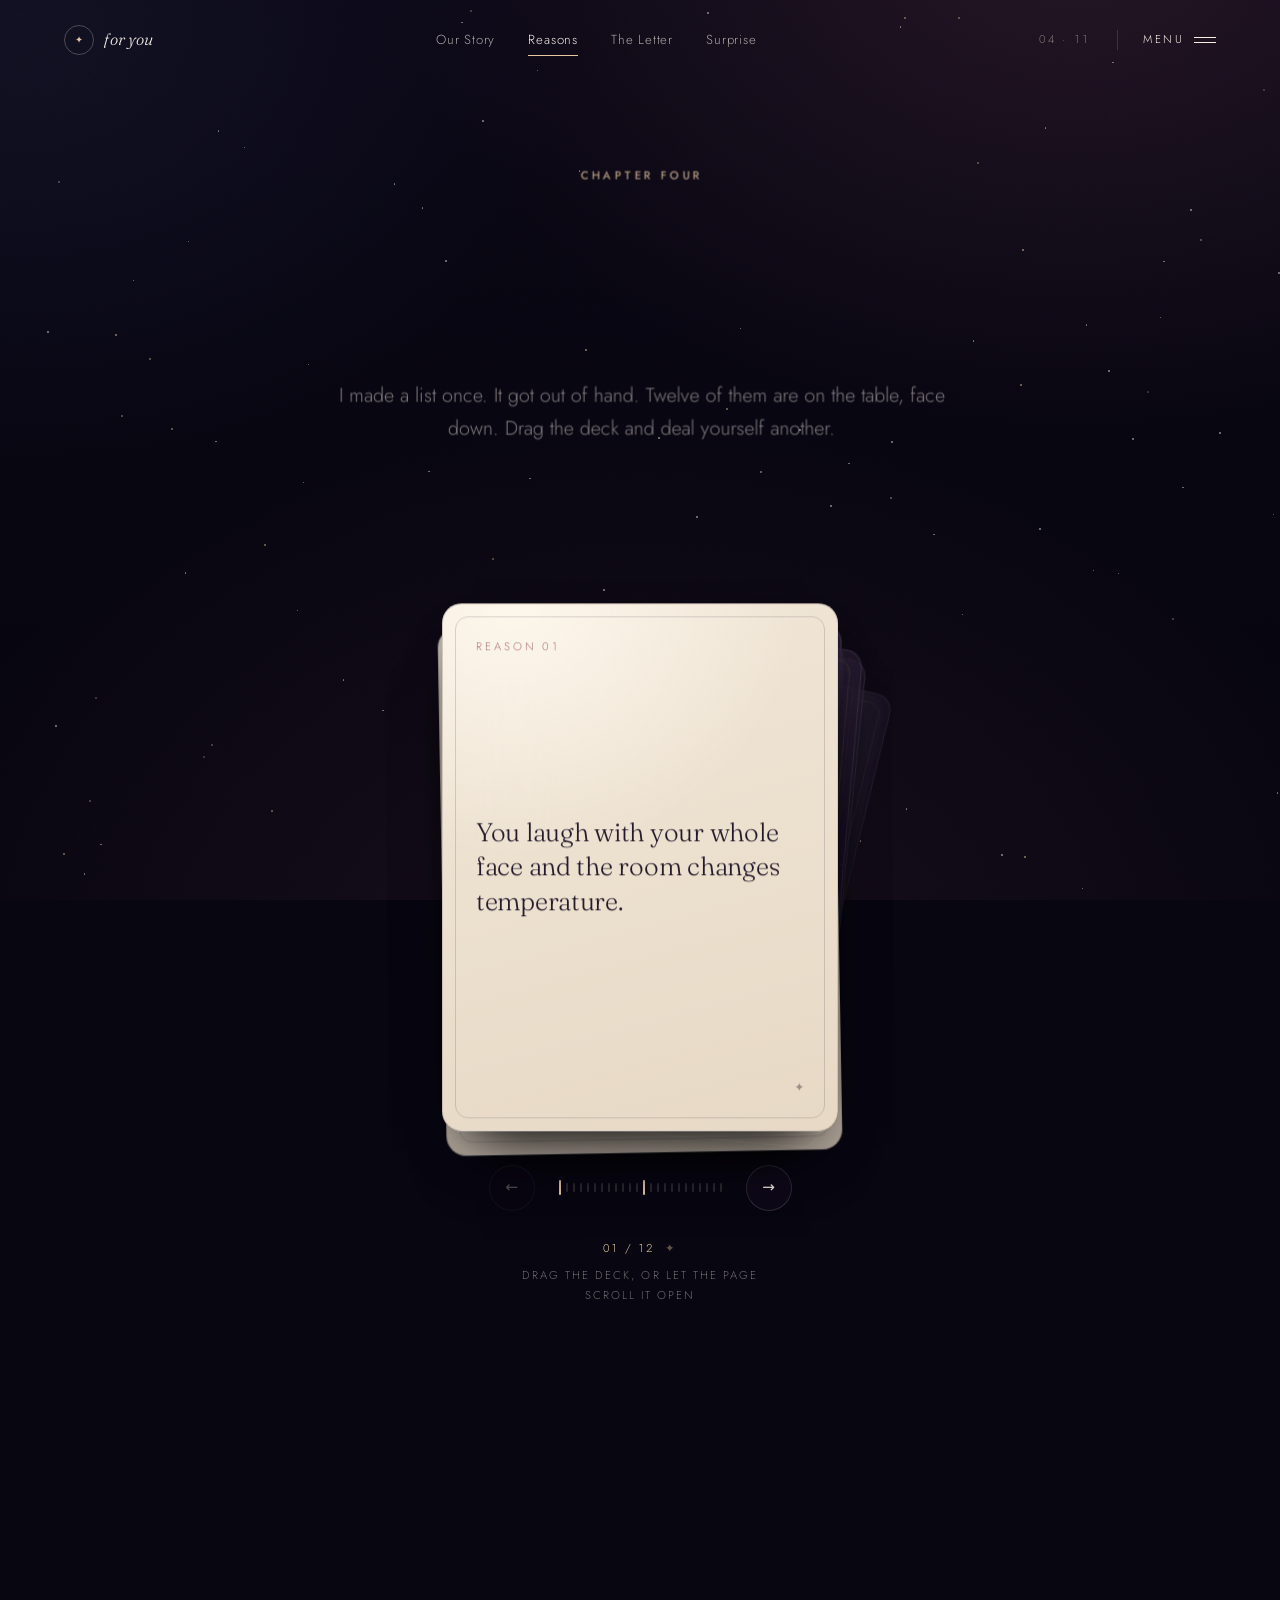
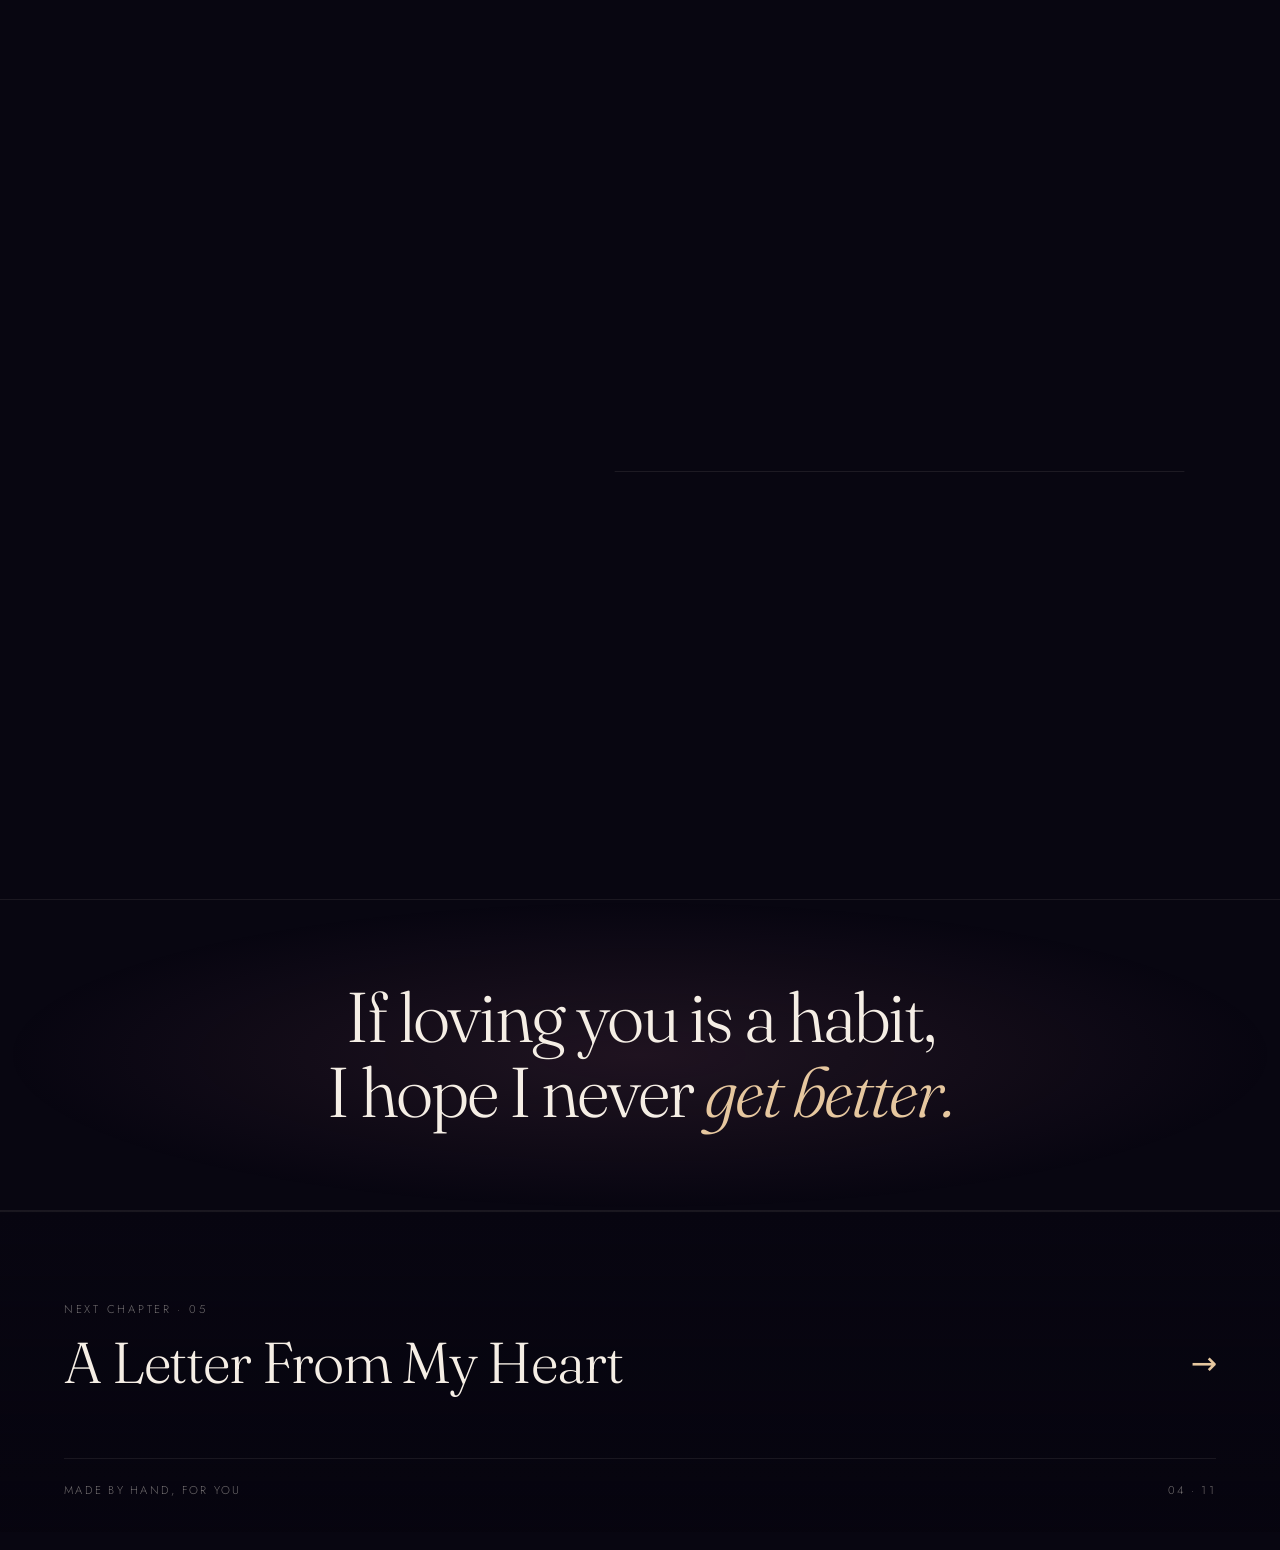
==== commit b07c9db9: "Update print statement from 'Hello' to 'Goodbye'" ====
--- a/__deckdom2.html
+++ b/__deckdom2.html
@@ -128,13 +128,13 @@
       </div>
       <ul class="small-list">
         <li data-reveal="" data-revealed="1" style="translate: none; rotate: none; scale: none; opacity: 0; transform: translate(0px, 26px);"><span class="small-num">01</span><span>You save me the last bite without announcing it.</span></li>
-        <li data-reveal="" data-revealed="1" style="translate: none; rotate: none; scale: none; opacity: 0; transform: translate(0px, 26px);"><span class="small-num">02</span><span>You steal my hoodie and then deny the theft convincingly.</span></li>
-        <li data-reveal="" data-revealed="1" style="translate: none; rotate: none; scale: none; opacity: 0; transform: translate(0px, 26px);"><span class="small-num">03</span><span>Your hair in the morning, entirely unbothered by physics.</span></li>
+     
+        <li data-reveal="" data-revealed="1" style="translate: none; rotate: none; scale: none; opacity: 0; transform: translate(0px, 26px);"><span class="small-num">03</span><span>Your hair smell, entirely unbothered by physics.</span></li>
         <li data-reveal="" data-revealed="1" style="translate: none; rotate: none; scale: none; opacity: 0; transform: translate(0px, 26px);"><span class="small-num">04</span><span>You send me a song with no context and it is always right.</span></li>
         <li data-reveal="" data-revealed="1" style="translate: none; rotate: none; scale: none; opacity: 0; transform: translate(0px, 26px);"><span class="small-num">05</span><span>The way you say "come here" when you can tell I am spiralling.</span></li>
         <li data-reveal="" data-revealed="1" style="translate: none; rotate: none; scale: none; opacity: 0; transform: translate(0px, 26px);"><span class="small-num">06</span><span>You get excited about weather. Weather. I find it adorable.</span></li>
         <li data-reveal="" data-revealed="1" style="translate: none; rotate: none; scale: none; opacity: 0; transform: translate(0px, 26px);"><span class="small-num">07</span><span>You remember the version of a story I told once, badly, at 3 a.m.</span></li>
-        <li data-reveal="" data-revealed="1" style="translate: none; rotate: none; scale: none; opacity: 0; transform: translate(0px, 26px);"><span class="small-num">08</span><span>You leave your cup in exactly the same place every morning.</span></li>
+       
       </ul>
     </div>
   </section>
